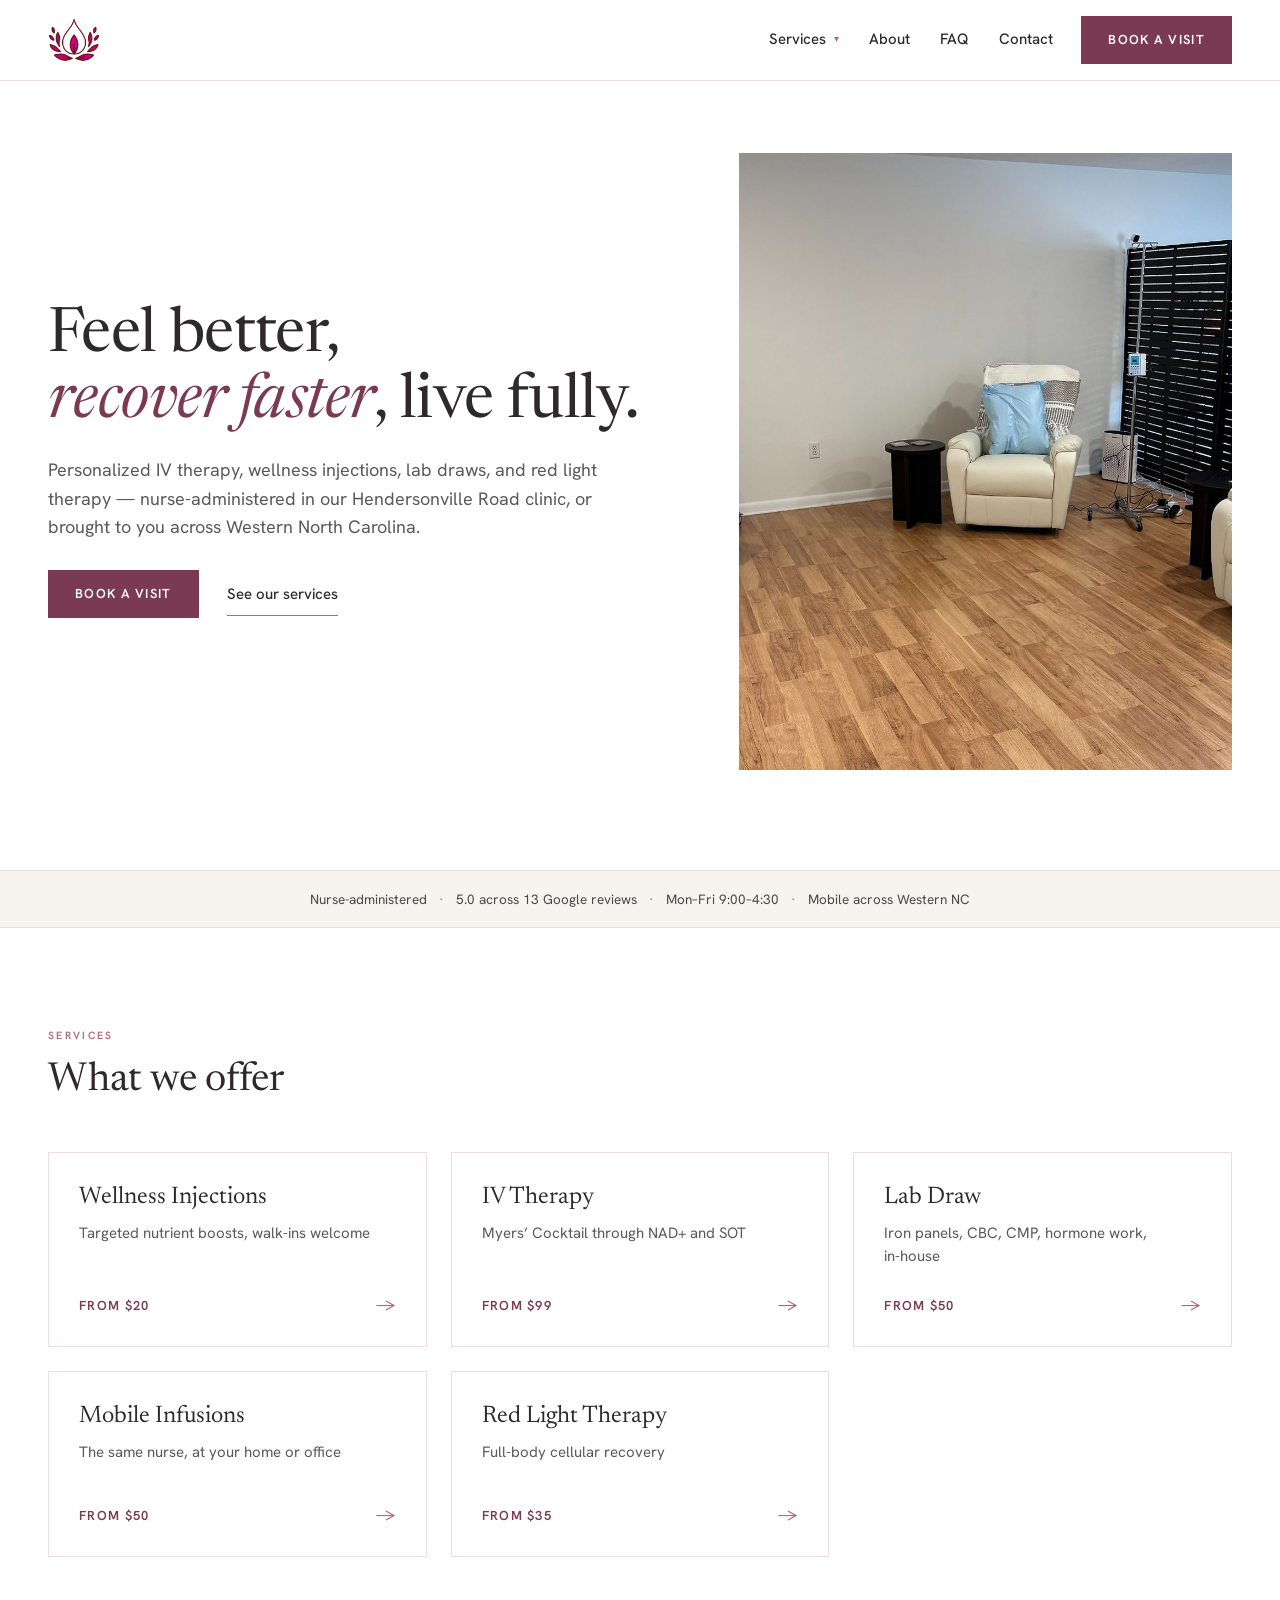
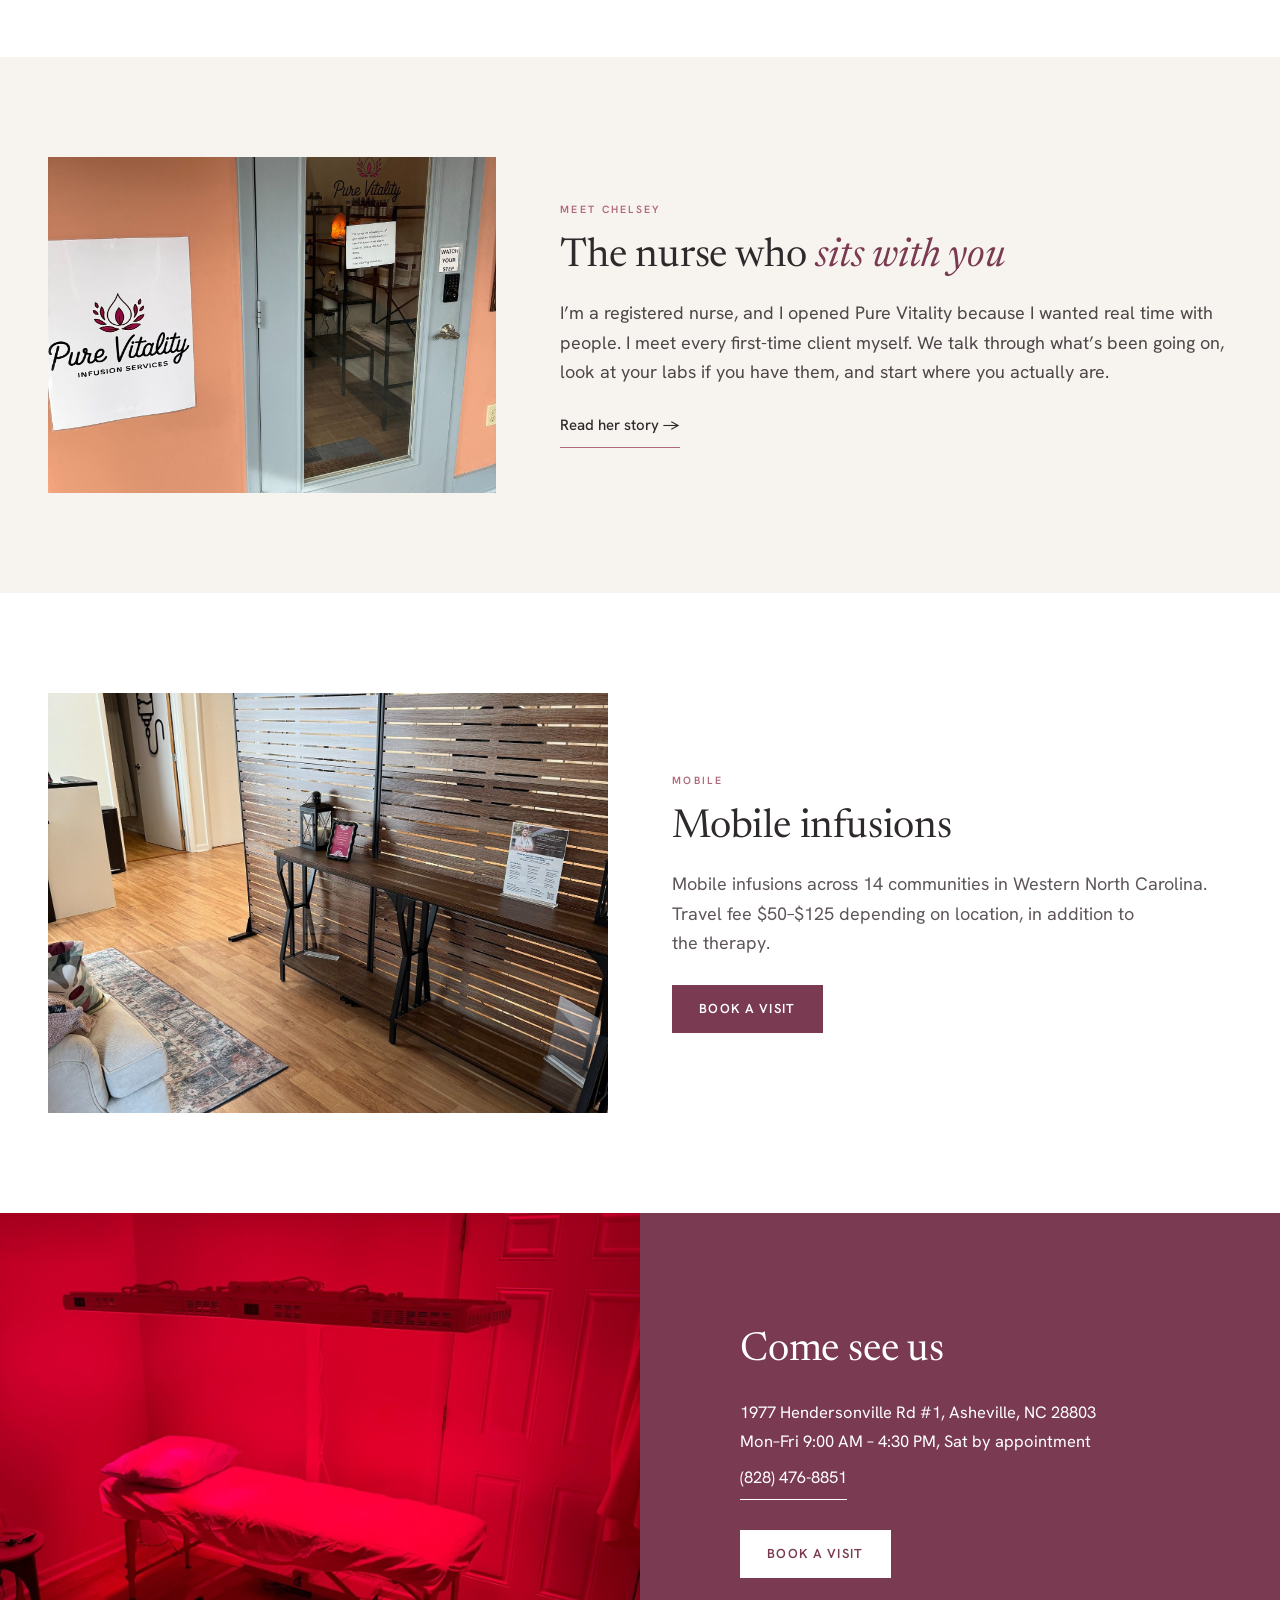
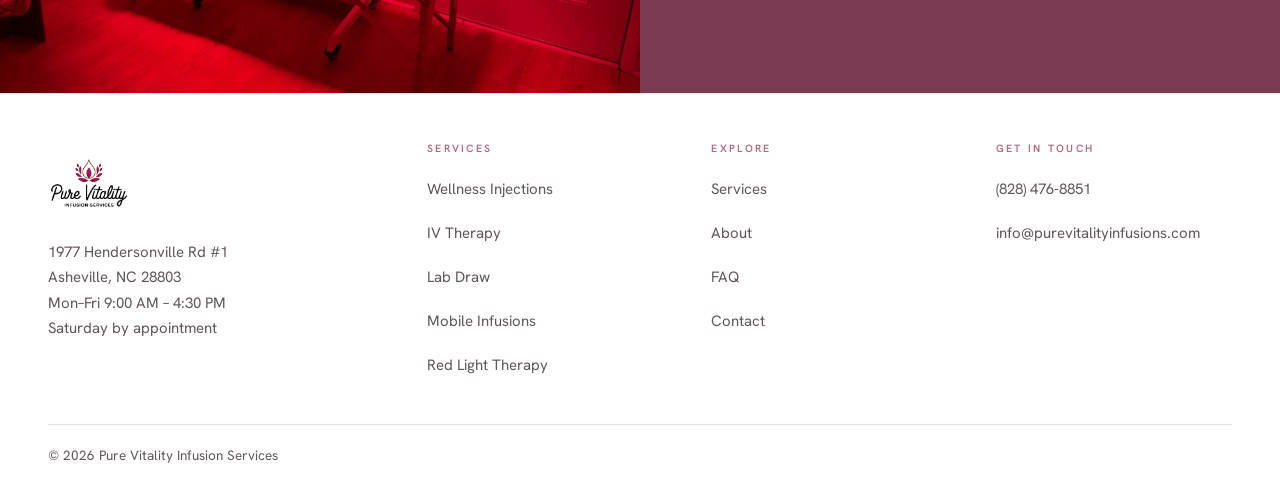
==== index.html @ b587b363 "Add homepage: hero, trust strip, services, Chelsey, mobile, closing Six sections in spec order. Exac" ====
<!doctype html>
<html lang="en">
<head>
<meta charset="utf-8">
<meta name="viewport" content="width=device-width, initial-scale=1">
<title>Pure Vitality Infusion Services | IV Therapy in Asheville, NC</title>
<meta name="description" content="Nurse-administered IV therapy, wellness injections, lab draws and red light therapy in Asheville, NC — plus mobile infusions across Western North Carolina.">
<link rel="canonical" href="https://www.purevitalityinfusions.com/">
<meta name="theme-color" content="#7A3B52">
<meta property="og:type" content="website">
<meta property="og:site_name" content="Pure Vitality Infusion Services">
<meta property="og:title" content="Pure Vitality Infusion Services | IV Therapy in Asheville, NC">
<meta property="og:description" content="Nurse-administered IV therapy, wellness injections, lab draws and red light therapy in Asheville, NC — plus mobile infusions across Western North Carolina.">
<meta property="og:url" content="https://www.purevitalityinfusions.com/">
<meta property="og:image" content="https://www.purevitalityinfusions.com/assets/og-image.jpg">
<meta property="og:image:width" content="1200">
<meta property="og:image:height" content="630">
<meta name="twitter:card" content="summary_large_image">
<meta name="twitter:title" content="Pure Vitality Infusion Services | IV Therapy in Asheville, NC">
<meta name="twitter:description" content="Nurse-administered IV therapy, wellness injections, lab draws and red light therapy in Asheville, NC — plus mobile infusions across Western North Carolina.">
<meta name="twitter:image" content="https://www.purevitalityinfusions.com/assets/og-image.jpg">
<link rel="icon" type="image/png" href="assets/favicon.png">
<link rel="preconnect" href="https://fonts.googleapis.com">
<link rel="preconnect" href="https://fonts.gstatic.com" crossorigin>
<link href="https://fonts.googleapis.com/css2?family=Hanken+Grotesk:wght@400;500;600&family=Newsreader:ital@0;1&display=swap" rel="stylesheet">
<link rel="stylesheet" href="css/pure-vitality.css">
<script type="application/ld+json">
{
  "@context": "https://schema.org",
  "@type": "LocalBusiness",
  "@id": "https://www.purevitalityinfusions.com/#clinic",
  "name": "Pure Vitality Infusion Services",
  "url": "https://www.purevitalityinfusions.com/",
  "image": "https://www.purevitalityinfusions.com/assets/og-image.jpg",
  "telephone": "+1-828-476-8851",
  "email": "info@purevitalityinfusions.com",
  "priceRange": "$$",
  "address": {
    "@type": "PostalAddress",
    "streetAddress": "1977 Hendersonville Rd #1",
    "addressLocality": "Asheville",
    "addressRegion": "NC",
    "postalCode": "28803",
    "addressCountry": "US"
  },
  "openingHoursSpecification": [
    {
      "@type": "OpeningHoursSpecification",
      "dayOfWeek": ["Monday", "Tuesday", "Wednesday", "Thursday", "Friday"],
      "opens": "09:00",
      "closes": "16:30"
    }
  ],
  "areaServed": {
    "@type": "GeoCircle",
    "description": "Asheville and Western North Carolina"
  },
  "hasOfferCatalog": {
    "@type": "OfferCatalog",
    "name": "Services",
    "itemListElement": [
      {
        "@type": "Offer",
        "url": "https://www.purevitalityinfusions.com/wellness-injections",
        "priceCurrency": "USD",
        "price": "20",
        "itemOffered": {"@type": "Service", "name": "Wellness Injections"}
      },
      {
        "@type": "Offer",
        "url": "https://www.purevitalityinfusions.com/iv-therapy",
        "priceCurrency": "USD",
        "price": "99",
        "itemOffered": {"@type": "Service", "name": "IV Therapy"}
      },
      {
        "@type": "Offer",
        "url": "https://www.purevitalityinfusions.com/lab-draw",
        "priceCurrency": "USD",
        "price": "50",
        "itemOffered": {"@type": "Service", "name": "Lab Draw"}
      },
      {
        "@type": "Offer",
        "url": "https://www.purevitalityinfusions.com/mobile-infusions",
        "priceCurrency": "USD",
        "price": "50",
        "itemOffered": {"@type": "Service", "name": "Mobile Infusions"}
      },
      {
        "@type": "Offer",
        "url": "https://www.purevitalityinfusions.com/red-light-therapy",
        "priceCurrency": "USD",
        "price": "35",
        "itemOffered": {"@type": "Service", "name": "Red Light Therapy"}
      }
    ]
  }
}
</script>
<script async src="https://www.googletagmanager.com/gtag/js?id=G-FF3M0Z7FTY"></script>
<script>
  window.dataLayer = window.dataLayer || [];
  function gtag(){dataLayer.push(arguments);}
  gtag('js', new Date());
  gtag('config', 'G-FF3M0Z7FTY');
</script>
</head>
<body>
<a class="pv-skip" href="#main">Skip to content</a>
<header class="pv-header">
  <div class="pv-header__inner">
    <a class="pv-header__logo" href="index.html" aria-label="Pure Vitality Infusion Services — home">
      <img src="assets/logo-mark.png" alt="Pure Vitality Infusion Services" width="351" height="295">
    </a>

    <nav class="pv-nav" id="pv-nav" aria-label="Main">
      <ul class="pv-nav__list">
        <li class="pv-nav__item pv-nav__item--services">
          <button class="pv-nav__link pv-nav__disclosure" type="button" aria-expanded="false" data-pv-services>Services <span class="pv-nav__caret" aria-hidden="true">&#9662;</span></button>
          <ul class="pv-nav__menu">
            <li><a href="wellness-injections.html">Wellness Injections</a></li>
            <li><a href="iv-therapy.html">IV Therapy</a></li>
            <li><a href="lab-draw.html">Lab Draw</a></li>
            <li><a href="mobile-infusions.html">Mobile Infusions</a></li>
            <li><a href="red-light-therapy.html">Red Light Therapy</a></li>
          </ul>
        </li>
        <li class="pv-nav__item"><a class="pv-nav__link" href="about.html">About</a></li>
        <li class="pv-nav__item"><a class="pv-nav__link" href="faq.html">FAQ</a></li>
        <li class="pv-nav__item"><a class="pv-nav__link" href="contact.html">Contact</a></li>
      </ul>
    </nav>

    <a class="pv-btn pv-header__cta" href="https://www.vagaro.com/Users/BusinessWidget.aspx?enc=MMLjhIwJMcwFQhXLL7ifVJF9z7kcX0lzixtp+m+yfoG2bJyrqDky7WY54nvtQg2XBzjcqaM36+mfYYlgouhfE+lC307I8W+/Ednkhz7sAknVIbxabTeWv7CJ1Jl7AfPvKdxgU5egafNXK8v1nIJR/[base64]/PGoiWZqwTJgsa3EWKnKZuX78jBLaUNn2bMLB2zGohFZn3Was3Ve5WaFe4bsY1VsB+hLtPDc6uQKi+EvvF/RRCTKU=" target="_blank" rel="noopener">Book a visit</a>

    <button class="pv-navtoggle" type="button" aria-expanded="false" aria-controls="pv-nav" data-pv-navtoggle>
      <span class="pv-navtoggle__bars" aria-hidden="true"></span>
      <span class="pv-visually-hidden">Menu</span>
    </button>
  </div>
</header>

<main id="main">

<section class="pv-hero">
  <div class="pv-container">
    <div class="pv-hero__grid">
      <div class="pv-hero__copy">
        <h1>Feel better, <em>recover&nbsp;faster</em>, live fully.</h1>
        <p class="pv-lead">Personalized IV therapy, wellness injections, lab draws, and red light therapy &mdash; nurse-administered in our Hendersonville Road clinic, or brought to you across Western North Carolina.</p>
        <div class="pv-actions">
          <a class="pv-btn" href="https://www.vagaro.com/Users/BusinessWidget.aspx?enc=MMLjhIwJMcwFQhXLL7ifVJF9z7kcX0lzixtp+m+yfoG2bJyrqDky7WY54nvtQg2XBzjcqaM36+mfYYlgouhfE+lC307I8W+/Ednkhz7sAknVIbxabTeWv7CJ1Jl7AfPvKdxgU5egafNXK8v1nIJR/[base64]/PGoiWZqwTJgsa3EWKnKZuX78jBLaUNn2bMLB2zGohFZn3Was3Ve5WaFe4bsY1VsB+hLtPDc6uQKi+EvvF/RRCTKU=" target="_blank" rel="noopener">Book a visit</a>
          <a class="pv-link" href="#services">See our services</a>
        </div>
      </div>
      <div class="pv-hero__media">
        <img src="assets/photos/infusion-room.jpg" alt="Infusion room at Pure Vitality Infusion Services in Asheville" width="1200" height="1500" fetchpriority="high" decoding="async">
      </div>
    </div>
  </div>
</section>

<section class="pv-trust-strip" aria-label="Pure Vitality at a glance">
  <div class="pv-container">
    <p class="pv-trust-strip__list">
      <span>Nurse-administered</span>
      <span class="pv-trust-strip__sep" aria-hidden="true">&middot;</span>
      <span>5.0 across 13 Google reviews</span>
      <span class="pv-trust-strip__sep" aria-hidden="true">&middot;</span>
      <span>Mon&ndash;Fri 9:00&ndash;4:30</span>
      <span class="pv-trust-strip__sep" aria-hidden="true">&middot;</span>
      <span>Mobile across Western NC</span>
    </p>
  </div>
</section>

<section class="pv-section" id="services">
  <div class="pv-container">
    <div class="pv-section__head">
      <span class="pv-eyebrow">Services</span>
      <h2>What we offer</h2>
    </div>
    <div class="pv-services__grid">
        <a class="pv-service-card" href="wellness-injections.html">
          <span class="pv-service-card__title">Wellness Injections</span>
          <span class="pv-service-card__desc">Targeted nutrient boosts, walk-ins welcome</span>
          <span class="pv-service-card__foot">
            <span class="pv-service-card__price">From $20</span>
            <span class="pv-service-card__arrow" aria-hidden="true">&rarr;</span>
          </span>
        </a>
        <a class="pv-service-card" href="iv-therapy.html">
          <span class="pv-service-card__title">IV Therapy</span>
          <span class="pv-service-card__desc">Myers&rsquo; Cocktail through NAD+ and SOT</span>
          <span class="pv-service-card__foot">
            <span class="pv-service-card__price">From $99</span>
            <span class="pv-service-card__arrow" aria-hidden="true">&rarr;</span>
          </span>
        </a>
        <a class="pv-service-card" href="lab-draw.html">
          <span class="pv-service-card__title">Lab Draw</span>
          <span class="pv-service-card__desc">Iron panels, CBC, CMP, hormone work, in-house</span>
          <span class="pv-service-card__foot">
            <span class="pv-service-card__price">From $50</span>
            <span class="pv-service-card__arrow" aria-hidden="true">&rarr;</span>
          </span>
        </a>
        <a class="pv-service-card" href="mobile-infusions.html">
          <span class="pv-service-card__title">Mobile Infusions</span>
          <span class="pv-service-card__desc">The same nurse, at your home or office</span>
          <span class="pv-service-card__foot">
            <span class="pv-service-card__price">From $50</span>
            <span class="pv-service-card__arrow" aria-hidden="true">&rarr;</span>
          </span>
        </a>
        <a class="pv-service-card" href="red-light-therapy.html">
          <span class="pv-service-card__title">Red Light Therapy</span>
          <span class="pv-service-card__desc">Full-body cellular recovery</span>
          <span class="pv-service-card__foot">
            <span class="pv-service-card__price">From $35</span>
            <span class="pv-service-card__arrow" aria-hidden="true">&rarr;</span>
          </span>
        </a>
    </div>
  </div>
</section>

<section class="pv-section pv-section--sand">
  <div class="pv-container">
    <div class="pv-split pv-split--narrow-media">
      <div class="pv-split__media">
        <!-- TODO: upload chelsey-portrait.jpg at 4:5 — standing in with door-logo.jpg until then -->
        <img src="assets/photos/door-logo.jpg" alt="Chelsey Wines, RN, founder of Pure Vitality Infusion Services" width="1200" height="1500" loading="lazy" decoding="async">
      </div>
      <div class="pv-split__copy">
        <span class="pv-eyebrow">Meet Chelsey</span>
        <h2>The nurse who <em>sits with you</em></h2>
        <!-- PLACEHOLDER: replace with Chelsey's own words -->
        <p>I&rsquo;m a registered nurse, and I opened Pure Vitality because I wanted real time with people. I meet every first-time client myself. We talk through what&rsquo;s been going on, look at your labs if you have them, and start where you actually are.</p>
        <p><a class="pv-link" href="about.html">Read her story &rarr;</a></p>
      </div>
    </div>
  </div>
</section>

<section class="pv-section">
  <div class="pv-container">
    <div class="pv-split">
      <div class="pv-split__media">
        <img src="assets/photos/reception.jpg" alt="Reception area at the Pure Vitality clinic on Hendersonville Road" width="1600" height="1000" loading="lazy" decoding="async">
      </div>
      <div class="pv-split__copy">
        <span class="pv-eyebrow">Mobile</span>
        <h2>Mobile infusions</h2>
        <p>Mobile infusions across 14 communities in Western North Carolina. Travel fee $50&ndash;$125 depending on location, in addition to the therapy.</p>
        <div class="pv-actions">
          <a class="pv-btn" href="https://www.vagaro.com/Users/BusinessWidget.aspx?enc=MMLjhIwJMcwFQhXLL7ifVJF9z7kcX0lzixtp+m+yfoG2bJyrqDky7WY54nvtQg2XBzjcqaM36+mfYYlgouhfE+lC307I8W+/Ednkhz7sAknVIbxabTeWv7CJ1Jl7AfPvKdxgU5egafNXK8v1nIJR/[base64]/PGoiWZqwTJgsa3EWKnKZuX78jBLaUNn2bMLB2zGohFZn3Was3Ve5WaFe4bsY1VsB+hLtPDc6uQKi+EvvF/RRCTKU=" target="_blank" rel="noopener">Book a visit</a>
        </div>
      </div>
    </div>
  </div>
</section>

<section class="pv-closing">
  <div class="pv-closing__media">
    <img src="assets/photos/red-light-room.jpg" alt="Red light therapy room at Pure Vitality Infusion Services" width="1500" height="1000" loading="lazy" decoding="async">
  </div>
  <div class="pv-closing__copy">
    <h2>Come see us</h2>
    <div class="pv-closing__lines">
      <p>1977 Hendersonville Rd #1, Asheville, NC 28803</p>
      <p>Mon&ndash;Fri 9:00 AM &ndash; 4:30 PM, Sat by appointment</p>
      <p><a href="tel:+18284768851">(828) 476-8851</a></p>
    </div>
    <div class="pv-actions">
      <a class="pv-btn pv-btn--invert" href="https://www.vagaro.com/Users/BusinessWidget.aspx?enc=MMLjhIwJMcwFQhXLL7ifVJF9z7kcX0lzixtp+m+yfoG2bJyrqDky7WY54nvtQg2XBzjcqaM36+mfYYlgouhfE+lC307I8W+/Ednkhz7sAknVIbxabTeWv7CJ1Jl7AfPvKdxgU5egafNXK8v1nIJR/[base64]/PGoiWZqwTJgsa3EWKnKZuX78jBLaUNn2bMLB2zGohFZn3Was3Ve5WaFe4bsY1VsB+hLtPDc6uQKi+EvvF/RRCTKU=" target="_blank" rel="noopener">Book a visit</a>
    </div>
  </div>
</section>
</main>

<footer class="pv-footer">
  <div class="pv-container">
    <div class="pv-footer__grid">
      <div>
        <div class="pv-footer__logo">
          <img src="assets/logo.png" alt="Pure Vitality Infusion Services" width="1024" height="1024" loading="lazy">
        </div>
        <address>
          1977 Hendersonville Rd #1<br>
          Asheville, NC 28803<br>
          Mon&ndash;Fri 9:00 AM &ndash; 4:30 PM<br>
          Saturday by appointment
        </address>
      </div>

      <div>
        <h2>Services</h2>
        <ul>
          <li><a href="wellness-injections.html">Wellness Injections</a></li>
          <li><a href="iv-therapy.html">IV Therapy</a></li>
          <li><a href="lab-draw.html">Lab Draw</a></li>
          <li><a href="mobile-infusions.html">Mobile Infusions</a></li>
          <li><a href="red-light-therapy.html">Red Light Therapy</a></li>
        </ul>
      </div>

      <div>
        <h2>Explore</h2>
        <ul>
          <li><a href="index.html#services">Services</a></li>
          <li><a href="about.html">About</a></li>
          <li><a href="faq.html">FAQ</a></li>
          <li><a href="contact.html">Contact</a></li>
        </ul>
      </div>

      <div>
        <h2>Get in touch</h2>
        <ul>
          <li><a href="tel:+18284768851">(828) 476-8851</a></li>
          <li><a href="mailto:info@purevitalityinfusions.com">info@purevitalityinfusions.com</a></li>
        </ul>
      </div>
    </div>

    <p class="pv-footer__bar">&copy; <span data-pv-year>2026</span> Pure Vitality Infusion Services</p>
  </div>
</footer>

<script src="js/site.js"></script>
</body>
</html>
---- css/pure-vitality.css ----
/* ==========================================================================
   Pure Vitality Infusion Services — pure-vitality.css
   Hand-written, mobile-first. No framework, no build step.

   Order: reset → tokens → type scale → layout primitives → header/footer
          → components → page-specific → media queries
   ========================================================================== */


/* ==========================================================================
   1 · RESET
   ========================================================================== */

*,
*::before,
*::after { box-sizing: border-box; }

html {
  -webkit-text-size-adjust: 100%;
  scroll-behavior: smooth;
}

body,
h1, h2, h3, h4,
p, figure, blockquote,
ul, ol, li, dl, dd { margin: 0; padding: 0; }

ul, ol { list-style: none; }

img, svg { display: block; max-width: 100%; }

button, input, select, textarea {
  font: inherit;
  color: inherit;
  border-radius: 0;
}

button {
  background: none;
  border: 0;
  cursor: pointer;
}

/* Square corners, everywhere, always. */
button, input, select, textarea,
img, a, div, section, details, summary { border-radius: 0; }

summary { cursor: pointer; list-style: none; }
summary::-webkit-details-marker { display: none; }

@media (prefers-reduced-motion: reduce) {
  html { scroll-behavior: auto; }
  * { transition: none !important; }
}


/* ==========================================================================
   2 · TOKENS — Muted Rose
   ========================================================================== */

:root {
  --pv-ink:      #2E2A2C;  /* headings, primary text */
  --pv-ink-soft: #5F565A;  /* body on white */
  --pv-ink-warm: #4E4649;  /* body on warm sand */
  --pv-plum:     #7A3B52;  /* EVERY button fill, italic emphasis, prices, closing bg */
  --pv-rose:     #B0687C;  /* borders, underlines, arrows, eyebrows — never behind text */
  --pv-blush:    #F0DDE1;  /* hairline borders */
  --pv-sand:     #F7F3EE;  /* alternating section background */
  --pv-sage:     #8C9A87;  /* reserved, unused on the homepage */
  --pv-paper:    #FFFFFF;
  --pv-max:      1400px;   /* content max width */

  --pv-pad:      20px;     /* container side padding, mobile */
  --pv-section:  56px;     /* section block padding, mobile */
  --pv-ease:     180ms ease;
}


/* ==========================================================================
   3 · TYPE SCALE
   ========================================================================== */

body {
  background: var(--pv-paper);
  color: var(--pv-ink-soft);
  font-family: "Hanken Grotesk", -apple-system, BlinkMacSystemFont, "Segoe UI", sans-serif;
  font-size: 16px;
  font-weight: 400;
  line-height: 1.62;
  text-wrap: pretty;
}

h1, h2, h3, h4 {
  font-family: Newsreader, Georgia, "Times New Roman", serif;
  font-weight: 400;          /* Newsreader is never bold on this site */
  color: var(--pv-ink);
  text-wrap: pretty;
}

h1 { font-size: 36px; line-height: 1.06; letter-spacing: -0.01em; }
h2 { font-size: 30px; line-height: 1.15; letter-spacing: -0.005em; }
h3 { font-size: 21px; line-height: 1.25; }

p { text-wrap: pretty; }

/* The one place emphasis inside a headline is styled. */
h1 em,
h2 em,
h3 em {
  font-style: italic;
  color: var(--pv-plum);
}

a {
  color: var(--pv-ink);
  text-decoration: none;
  transition: color var(--pv-ease), border-color var(--pv-ease);
}

a:hover { color: var(--pv-plum); }

:focus-visible {
  outline: 2px solid var(--pv-plum);
  outline-offset: 3px;
}

::selection {
  background: var(--pv-blush);
  color: var(--pv-ink);
}

.pv-eyebrow {
  display: block;
  font-family: "Hanken Grotesk", sans-serif;
  font-size: 10.5px;
  font-weight: 600;
  line-height: 1.4;
  letter-spacing: 0.22em;
  text-transform: uppercase;
  color: var(--pv-rose);
  margin-bottom: 16px;
}

.pv-lead {
  font-size: 18px;
  line-height: 1.6;
  color: var(--pv-ink-soft);
  max-width: 62ch;
}

.pv-visually-hidden {
  position: absolute;
  width: 1px;
  height: 1px;
  margin: -1px;
  padding: 0;
  overflow: hidden;
  clip: rect(0 0 0 0);
  clip-path: inset(50%);
  white-space: nowrap;
  border: 0;
}

.pv-skip {
  position: absolute;
  left: -9999px;
  top: 0;
  z-index: 100;
  background: var(--pv-plum);
  color: var(--pv-paper);
  padding: 12px 20px;
  font-size: 13px;
  letter-spacing: 0.1em;
  text-transform: uppercase;
}

.pv-skip:focus {
  left: 0;
  color: var(--pv-paper);
}


/* ==========================================================================
   4 · LAYOUT PRIMITIVES
   ========================================================================== */

.pv-container {
  width: 100%;
  max-width: var(--pv-max);
  margin-inline: auto;
  padding-inline: var(--pv-pad);
}

.pv-section {
  padding-block: var(--pv-section);
}

.pv-section--sand {
  background: var(--pv-sand);
  color: var(--pv-ink-warm);
}

.pv-section--sand p { color: var(--pv-ink-warm); }

.pv-section__head {
  max-width: 62ch;
  margin-bottom: 36px;
}

.pv-section__head h2 { margin-bottom: 14px; }

/* Two-column image / copy block. Stacks under 900px. */
.pv-split {
  display: grid;
  gap: 32px;
  align-items: center;
}

.pv-split__copy > * + * { margin-top: 18px; }

.pv-split__media img {
  width: 100%;
  height: 100%;
  object-fit: cover;
}

.pv-stack > * + * { margin-top: 18px; }

.pv-actions {
  display: flex;
  flex-wrap: wrap;
  align-items: center;
  gap: 16px 28px;
  margin-top: 28px;
}


/* ==========================================================================
   5 · HEADER
   ========================================================================== */

.pv-header {
  position: sticky;
  top: 0;
  z-index: 50;
  background: var(--pv-paper);
  border-bottom: 1px solid var(--pv-blush);
}

.pv-header__inner {
  width: 100%;
  max-width: var(--pv-max);
  margin-inline: auto;
  padding-inline: var(--pv-pad);
  min-height: 64px;
  display: flex;
  align-items: center;
  gap: 12px;
  /* Logo + Book a visit + hamburger stay on one line; the panel wraps below. */
  flex-wrap: wrap;
}

.pv-header__logo {
  display: flex;
  align-items: center;
  flex: none;
  min-height: 44px;          /* tap target */
  margin-right: auto;
}

.pv-header__logo img {
  width: 44px;
  height: auto;
}

.pv-header__cta {
  flex: none;
  white-space: nowrap;
}

/* --- hamburger --- */
.pv-navtoggle {
  flex: none;
  width: 44px;
  height: 44px;
  display: flex;
  align-items: center;
  justify-content: center;
  border: 1px solid var(--pv-blush);
}

.pv-navtoggle__bars,
.pv-navtoggle__bars::before,
.pv-navtoggle__bars::after {
  display: block;
  width: 18px;
  height: 1px;
  background: var(--pv-ink);
  content: "";
}

.pv-navtoggle__bars { position: relative; }
.pv-navtoggle__bars::before { position: absolute; top: -6px; }
.pv-navtoggle__bars::after  { position: absolute; top: 6px; }

/* --- nav: mobile panel by default --- */
.pv-nav {
  display: none;
  order: 10;
  flex-basis: 100%;
  border-top: 1px solid var(--pv-blush);
  padding-block: 8px 20px;
}

.pv-nav.is-open { display: block; }

.pv-nav__list > li + li { border-top: 1px solid var(--pv-blush); }

.pv-nav__link {
  display: flex;
  align-items: center;
  gap: 8px;
  width: 100%;
  min-height: 48px;
  padding: 8px 0;
  font-size: 16px;
  font-weight: 500;
  color: var(--pv-ink);
  text-align: left;
  border-bottom: 1px solid transparent;
}

.pv-nav__link:hover { color: var(--pv-plum); }

.pv-nav__link[aria-current="page"] {
  color: var(--pv-plum);
  border-bottom-color: var(--pv-rose);
}

.pv-nav__caret {
  font-size: 10px;
  color: var(--pv-rose);
  transition: transform var(--pv-ease);
}

.pv-nav__disclosure[aria-expanded="true"] .pv-nav__caret { transform: rotate(180deg); }

.pv-nav__menu {
  display: none;
  padding: 0 0 12px 14px;
  border-left: 1px solid var(--pv-blush);
  margin-left: 2px;
}

.pv-nav__menu a {
  display: flex;
  align-items: center;
  min-height: 44px;
  font-size: 15px;
  color: var(--pv-ink-soft);
  border-bottom: 1px solid transparent;
}

.pv-nav__menu a:hover { color: var(--pv-plum); }

.pv-nav__menu a[aria-current="page"] {
  color: var(--pv-plum);
  border-bottom-color: var(--pv-rose);
}

/* Open on click (mobile), hover and keyboard focus (desktop, below). */
.pv-nav__disclosure[aria-expanded="true"] + .pv-nav__menu { display: block; }


/* ==========================================================================
   6 · FOOTER
   ========================================================================== */

.pv-footer {
  background: var(--pv-paper);
  border-top: 1px solid var(--pv-blush);
  padding-block: 48px 32px;
  font-size: 15px;
  color: var(--pv-ink-soft);
}

.pv-footer__grid {
  display: grid;
  gap: 32px;
}

.pv-footer__logo img {
  width: 82px;
  height: auto;
  margin-bottom: 16px;
}

.pv-footer h2 {
  font-family: "Hanken Grotesk", sans-serif;
  font-size: 10.5px;
  font-weight: 600;
  letter-spacing: 0.22em;
  text-transform: uppercase;
  color: var(--pv-rose);
  margin-bottom: 14px;
}

.pv-footer li + li { margin-top: 0; }

.pv-footer a {
  display: inline-flex;
  align-items: center;
  min-height: 44px;          /* tap target */
  color: var(--pv-ink-soft);
  border-bottom: 1px solid transparent;
}

.pv-footer a:hover {
  color: var(--pv-plum);
  border-bottom-color: var(--pv-rose);
}

.pv-footer address {
  font-style: normal;
  line-height: 1.7;
}

.pv-footer__bar {
  margin-top: 36px;
  padding-top: 20px;
  border-top: 1px solid var(--pv-blush);
  font-size: 13.5px;
}


/* ==========================================================================
   7 · COMPONENTS
   ========================================================================== */

/* --- button: the only fill on the site is plum --- */
.pv-btn {
  display: inline-flex;
  align-items: center;
  justify-content: center;
  min-height: 48px;
  padding: 12px 26px;
  background: var(--pv-plum);
  border: 1px solid var(--pv-plum);
  color: var(--pv-paper);
  font-family: "Hanken Grotesk", sans-serif;
  font-size: 13px;
  font-weight: 600;
  line-height: 1.2;
  letter-spacing: 0.1em;
  text-transform: uppercase;
  white-space: nowrap;
  text-align: center;
  transition: background var(--pv-ease), color var(--pv-ease), border-color var(--pv-ease);
}

.pv-btn:hover {
  background: var(--pv-paper);
  color: var(--pv-plum);
  border-color: var(--pv-plum);
}

/* White fill, plum text — for use on the plum closing section. */
.pv-btn--invert {
  background: var(--pv-paper);
  border-color: var(--pv-paper);
  color: var(--pv-plum);
}

.pv-btn--invert:hover {
  background: transparent;
  border-color: var(--pv-paper);
  color: var(--pv-paper);
}

/* --- text link with a 1px rose underline --- */
.pv-link {
  display: inline-flex;
  align-items: center;
  gap: 8px;
  min-height: 44px;
  color: var(--pv-ink);
  font-size: 15px;
  font-weight: 500;
  border-bottom: 1px solid var(--pv-rose);
}

.pv-link:hover {
  color: var(--pv-plum);
  border-bottom-color: var(--pv-plum);
}

.pv-link--light {
  color: var(--pv-paper);
  border-bottom-color: var(--pv-paper);
}

.pv-link--light:hover {
  color: var(--pv-paper);
  border-bottom-color: var(--pv-paper);
  opacity: 0.78;
}

/* --- trust strip --- */
.pv-trust-strip {
  background: var(--pv-sand);
  border-top: 1px solid var(--pv-blush);
  border-bottom: 1px solid var(--pv-blush);
  padding-block: 18px;
}

.pv-trust-strip__list {
  display: flex;
  flex-direction: column;
  align-items: center;
  gap: 6px;
  font-size: 13.5px;
  line-height: 1.5;
  color: var(--pv-ink-warm);
  text-align: center;
}

.pv-trust-strip__sep {
  display: none;
  color: var(--pv-rose);
}

/* --- service card: the whole card is the link --- */
.pv-services__grid {
  display: grid;
  gap: 20px;
}

.pv-service-card {
  display: flex;
  flex-direction: column;
  min-height: 186px;
  padding: 30px;
  background: var(--pv-paper);
  border: 1px solid var(--pv-blush);
  color: var(--pv-ink);
  transition: border-color var(--pv-ease);
}

.pv-service-card:hover { border-color: var(--pv-rose); }
.pv-service-card:hover .pv-service-card__title { color: var(--pv-plum); }

.pv-service-card__title {
  font-family: Newsreader, Georgia, serif;
  font-size: 24px;
  font-weight: 400;
  line-height: 1.2;
  color: var(--pv-ink);
  margin-bottom: 10px;
  transition: color var(--pv-ease);
}

.pv-service-card__desc {
  font-size: 15px;
  line-height: 1.55;
  color: var(--pv-ink-soft);
}

.pv-service-card__foot {
  display: flex;
  align-items: center;
  justify-content: space-between;
  gap: 16px;
  margin-top: auto;
  padding-top: 26px;
}

.pv-service-card__price {
  font-size: 13px;
  font-weight: 600;
  letter-spacing: 0.1em;
  text-transform: uppercase;
  color: var(--pv-plum);
}

.pv-service-card__arrow {
  font-size: 18px;
  line-height: 1;
  color: var(--pv-rose);
}

/* --- closing CTA, plum --- */
.pv-closing {
  background: var(--pv-plum);
  display: grid;
}

.pv-closing__media img {
  width: 100%;
  height: 100%;
  object-fit: cover;
}

.pv-closing__copy {
  padding: var(--pv-section) var(--pv-pad);
  color: var(--pv-paper);
}

.pv-closing__copy h2 { color: var(--pv-paper); }
.pv-closing__copy h2 em { color: var(--pv-paper); }

.pv-closing__lines {
  margin-top: 24px;
  font-size: 16.5px;
  line-height: 1.75;
  color: var(--pv-paper);
}

.pv-closing__lines a {
  display: inline-flex;
  align-items: center;
  min-height: 44px;          /* tap target */
  color: var(--pv-paper);
  border-bottom: 1px solid var(--pv-paper);
}

.pv-closing__lines a:hover { color: var(--pv-paper); opacity: 0.78; }

.pv-closing .pv-actions { margin-top: 30px; }


/* ==========================================================================
   8 · PAGE-SPECIFIC
   ========================================================================== */

/* --- hero (index) --- */
.pv-hero { padding-block: 40px var(--pv-section); }

.pv-hero__grid {
  display: grid;
  gap: 32px;
  align-items: center;
}

.pv-hero h1 { margin-bottom: 20px; }

.pv-hero__media img {
  width: 100%;
  height: auto;
  aspect-ratio: 4 / 5;
  object-fit: cover;
}

/* --- interior page header --- */
.pv-pagehead {
  padding-block: 44px 8px;
  border-bottom: 1px solid var(--pv-blush);
}

.pv-pagehead h1 { margin-bottom: 18px; }
.pv-pagehead .pv-lead { margin-bottom: 34px; }

/* --- prose --- */
.pv-prose { max-width: 68ch; }
.pv-prose > * + * { margin-top: 18px; }
.pv-prose h2 { margin-top: 42px; }
.pv-prose h3 { margin-top: 30px; }

.pv-prose blockquote {
  border-left: 1px solid var(--pv-rose);
  padding-left: 22px;
  font-family: Newsreader, Georgia, serif;
  font-size: 21px;
  font-style: italic;
  line-height: 1.4;
  color: var(--pv-plum);
}

/* --- price / options list --- */
.pv-menu { border-top: 1px solid var(--pv-blush); }

.pv-menu__row {
  display: flex;
  flex-wrap: wrap;
  align-items: baseline;
  justify-content: space-between;
  gap: 6px 24px;
  padding: 20px 0;
  border-bottom: 1px solid var(--pv-blush);
}

.pv-menu__name {
  font-family: Newsreader, Georgia, serif;
  font-size: 21px;
  color: var(--pv-ink);
  flex: 1 1 260px;
}

.pv-menu__note {
  display: block;
  font-family: "Hanken Grotesk", sans-serif;
  font-size: 15px;
  line-height: 1.5;
  color: var(--pv-ink-soft);
  margin-top: 4px;
}

.pv-menu__price {
  flex: none;
  font-size: 13px;
  font-weight: 600;
  letter-spacing: 0.1em;
  text-transform: uppercase;
  color: var(--pv-plum);
  white-space: nowrap;
}

/* --- two-up fact columns --- */
.pv-cols {
  display: grid;
  gap: 32px;
}

.pv-cols h3 { margin-bottom: 10px; }

/* --- service-area list (mobile infusions) --- */
.pv-area { border-top: 1px solid var(--pv-blush); }

.pv-area__row {
  display: flex;
  flex-wrap: wrap;
  align-items: baseline;
  justify-content: space-between;
  gap: 6px 24px;
  padding: 18px 0;
  border-bottom: 1px solid var(--pv-blush);
}

.pv-area__towns { flex: 1 1 280px; font-size: 16px; color: var(--pv-ink); }

.pv-area__fee {
  flex: none;
  font-size: 13px;
  font-weight: 600;
  letter-spacing: 0.1em;
  text-transform: uppercase;
  color: var(--pv-plum);
}

/* --- FAQ accordion --- */
.pv-faq { border-top: 1px solid var(--pv-blush); max-width: 80ch; }

.pv-faq details { border-bottom: 1px solid var(--pv-blush); }

.pv-faq summary {
  display: flex;
  align-items: center;
  justify-content: space-between;
  gap: 20px;
  min-height: 56px;
  padding: 16px 0;
  font-family: Newsreader, Georgia, serif;
  font-size: 21px;
  line-height: 1.3;
  color: var(--pv-ink);
  transition: color var(--pv-ease);
}

.pv-faq summary:hover { color: var(--pv-plum); }

.pv-faq summary::after {
  content: "+";
  flex: none;
  font-family: "Hanken Grotesk", sans-serif;
  font-size: 20px;
  line-height: 1;
  color: var(--pv-rose);
}

.pv-faq details[open] summary::after { content: "\2212"; }

.pv-faq__answer {
  padding: 0 0 22px;
  max-width: 68ch;
  color: var(--pv-ink-soft);
}

/* --- contact form --- */
.pv-form { max-width: 34rem; }

.pv-field + .pv-field { margin-top: 20px; }

.pv-field label {
  display: block;
  font-size: 13px;
  font-weight: 600;
  letter-spacing: 0.1em;
  text-transform: uppercase;
  color: var(--pv-ink);
  margin-bottom: 8px;
}

.pv-field input,
.pv-field select,
.pv-field textarea {
  width: 100%;
  min-height: 48px;
  padding: 12px 14px;
  background: var(--pv-paper);
  border: 1px solid var(--pv-blush);
  color: var(--pv-ink);
  font-size: 16px;
  transition: border-color var(--pv-ease);
}

.pv-field textarea { min-height: 140px; resize: vertical; }

.pv-field input:focus,
.pv-field select:focus,
.pv-field textarea:focus {
  border-color: var(--pv-rose);
  outline: 2px solid var(--pv-plum);
  outline-offset: 2px;
}

.pv-form button { margin-top: 26px; }

.pv-form__note {
  margin-top: 18px;
  font-size: 15px;
  color: var(--pv-ink-soft);
}

.pv-honeypot {
  position: absolute;
  left: -9999px;
  width: 1px;
  height: 1px;
  overflow: hidden;
}

/* --- 404 --- */
.pv-notfound {
  padding-block: 80px;
  text-align: center;
}

.pv-notfound h1 { margin-bottom: 18px; }
.pv-notfound p { margin-inline: auto; max-width: 46ch; }

.pv-notfound__links {
  display: flex;
  flex-wrap: wrap;
  justify-content: center;
  gap: 12px 28px;
  margin-top: 26px;
}

/* --- related services --- */
.pv-related__list {
  display: grid;
  gap: 0;
  border-top: 1px solid var(--pv-blush);
}

.pv-related__list a {
  display: flex;
  align-items: center;
  justify-content: space-between;
  gap: 20px;
  min-height: 56px;
  padding: 16px 0;
  border-bottom: 1px solid var(--pv-blush);
  font-size: 16px;
}

.pv-related__list a span { color: var(--pv-rose); }


/* ==========================================================================
   9 · MEDIA QUERIES
   ========================================================================== */

/* --- 640px: trust strip goes to one line --- */
@media (min-width: 640px) {
  .pv-trust-strip__list {
    flex-direction: row;
    flex-wrap: wrap;
    justify-content: center;
    gap: 6px 12px;
  }

  .pv-trust-strip__sep { display: inline; }

  .pv-services__grid { grid-template-columns: repeat(2, 1fr); }

  .pv-cols { grid-template-columns: repeat(2, 1fr); }

  .pv-footer__grid { grid-template-columns: repeat(2, 1fr); }
}

/* --- 900px: desktop type, desktop nav, side-by-side splits --- */
@media (min-width: 900px) {
  :root {
    --pv-pad: 48px;
    --pv-section: 100px;
  }

  body { font-size: 18px; }

  h1 { font-size: 62px; }
  h2 { font-size: 40px; }
  h3 { font-size: 24px; }

  .pv-header__inner { min-height: 80px; gap: 28px; }
  .pv-header__logo img { width: 52px; }

  .pv-navtoggle { display: none; }

  .pv-nav {
    display: block;
    order: 0;
    flex: none;
    flex-basis: auto;
    border-top: 0;
    padding-block: 0;
  }

  .pv-nav__list {
    display: flex;
    align-items: center;
    gap: 30px;
  }

  .pv-nav__list > li + li { border-top: 0; }

  .pv-nav__item { position: relative; }

  .pv-nav__link {
    width: auto;
    min-height: 44px;
    padding: 0;
    font-size: 15px;
  }

  .pv-nav__menu {
    display: none;
    position: absolute;
    top: 100%;
    left: -18px;
    min-width: 232px;
    padding: 8px 18px;
    background: var(--pv-paper);
    border: 1px solid var(--pv-blush);
    margin-left: 0;
    z-index: 60;
  }

  /* Hover and keyboard focus both open it. */
  .pv-nav__item--services:hover > .pv-nav__menu,
  .pv-nav__item--services:focus-within > .pv-nav__menu,
  .pv-nav__disclosure[aria-expanded="true"] + .pv-nav__menu { display: block; }

  .pv-hero { padding-block: 72px var(--pv-section); }

  .pv-hero__grid {
    grid-template-columns: 55fr 45fr;
    gap: 64px;
  }

  .pv-split { grid-template-columns: 1fr 1fr; gap: 64px; }

  .pv-split--narrow-media { grid-template-columns: 40fr 60fr; }

  .pv-services__grid { grid-template-columns: repeat(3, 1fr); }

  .pv-cols { grid-template-columns: repeat(2, 1fr); gap: 56px; }

  .pv-footer__grid { grid-template-columns: 1.4fr 1fr 1fr 1fr; gap: 48px; }

  .pv-closing { grid-template-columns: 1fr 1fr; align-items: stretch; }

  .pv-closing__copy {
    display: flex;
    flex-direction: column;
    justify-content: center;
    padding: var(--pv-section);
  }

  .pv-section__head { margin-bottom: 48px; }

  .pv-pagehead { padding-block: 80px 8px; }
}

/* --- 1200px: a little more air on wide screens --- */
@media (min-width: 1200px) {
  .pv-services__grid { gap: 24px; }
  .pv-hero__grid { gap: 88px; }
}
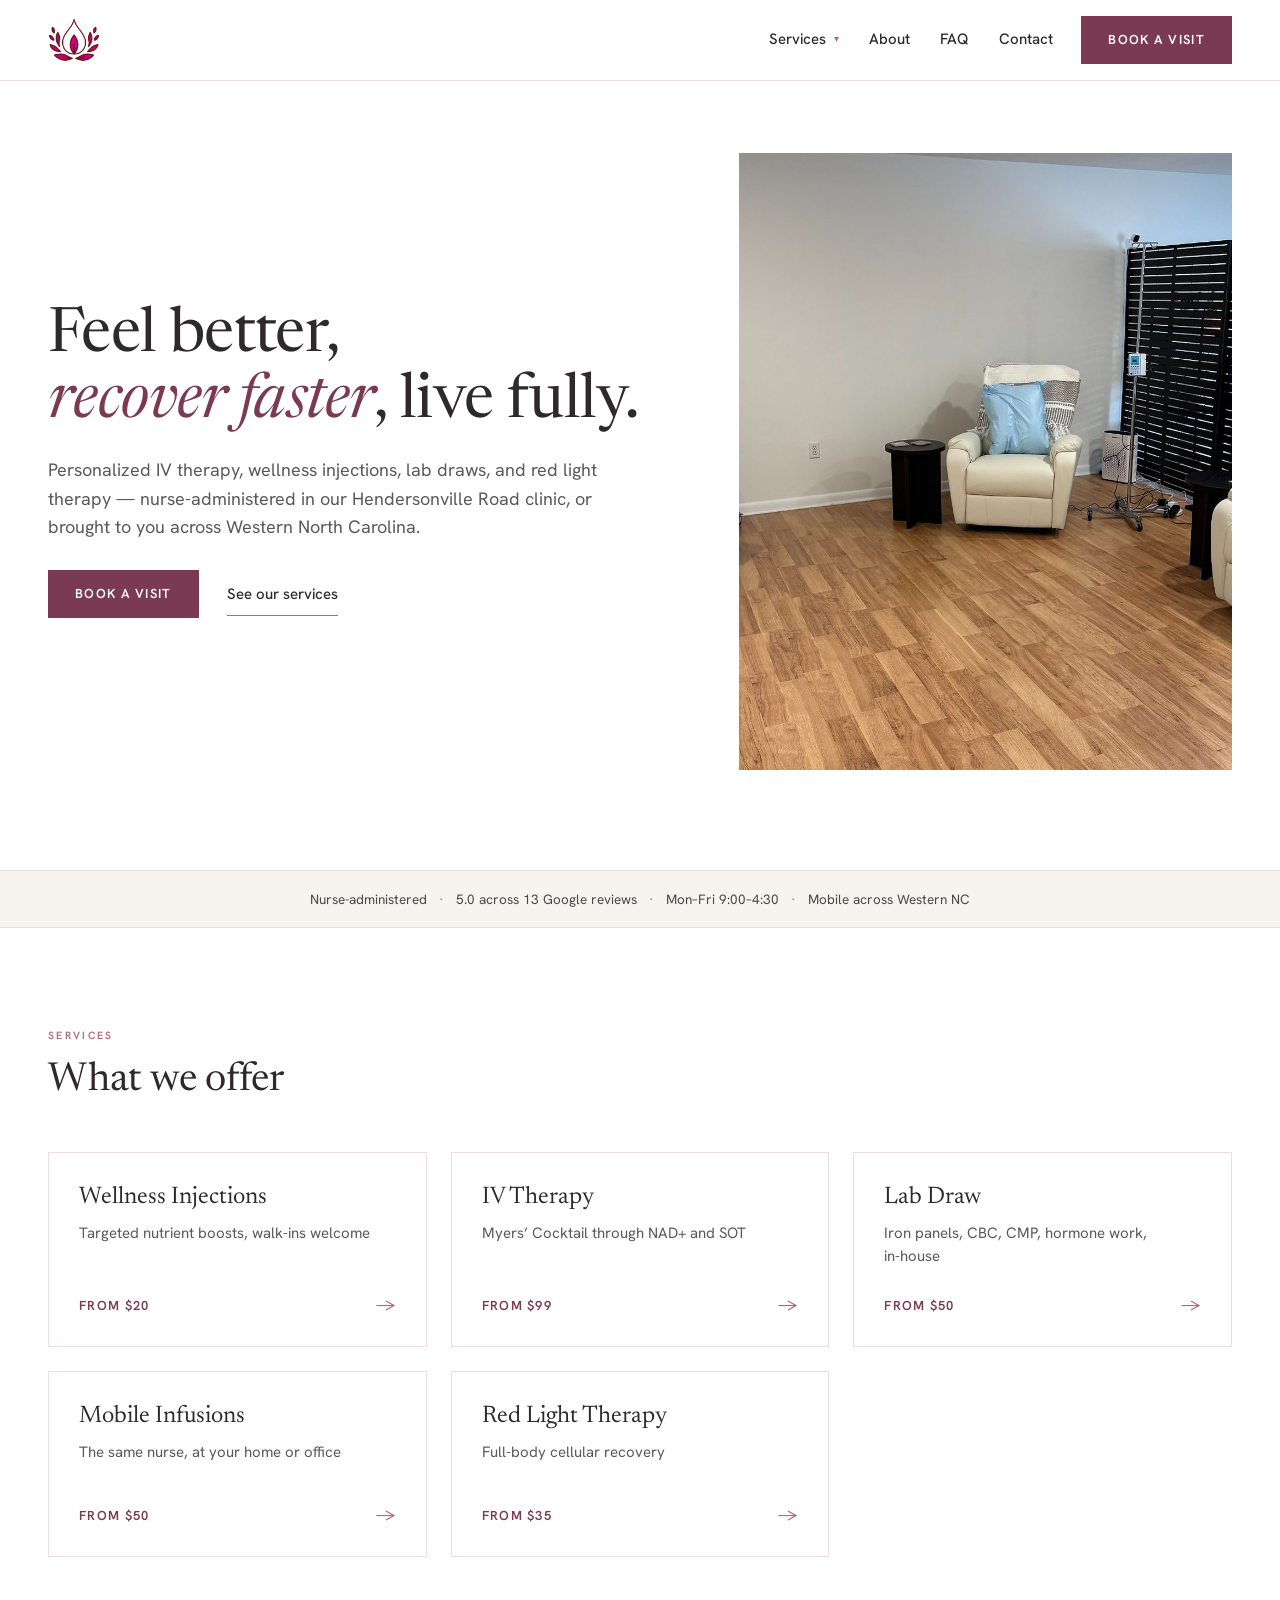
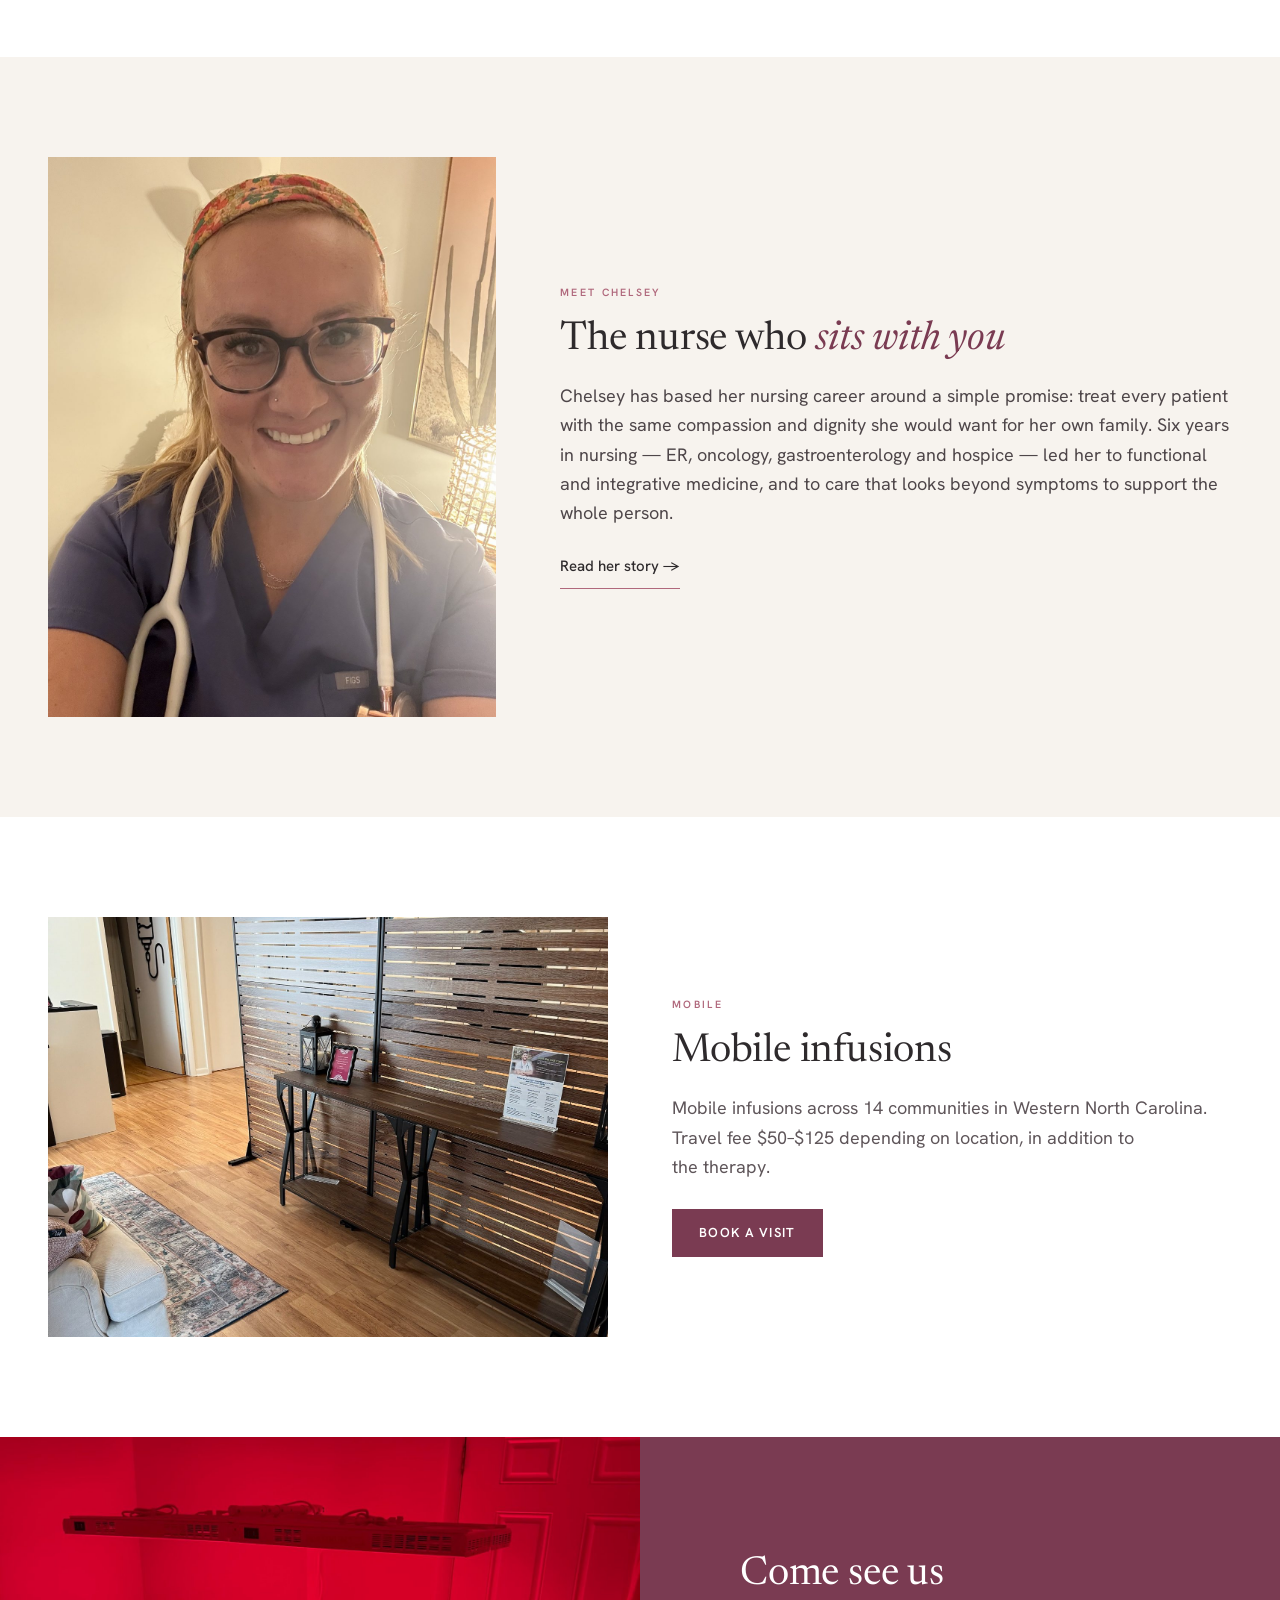
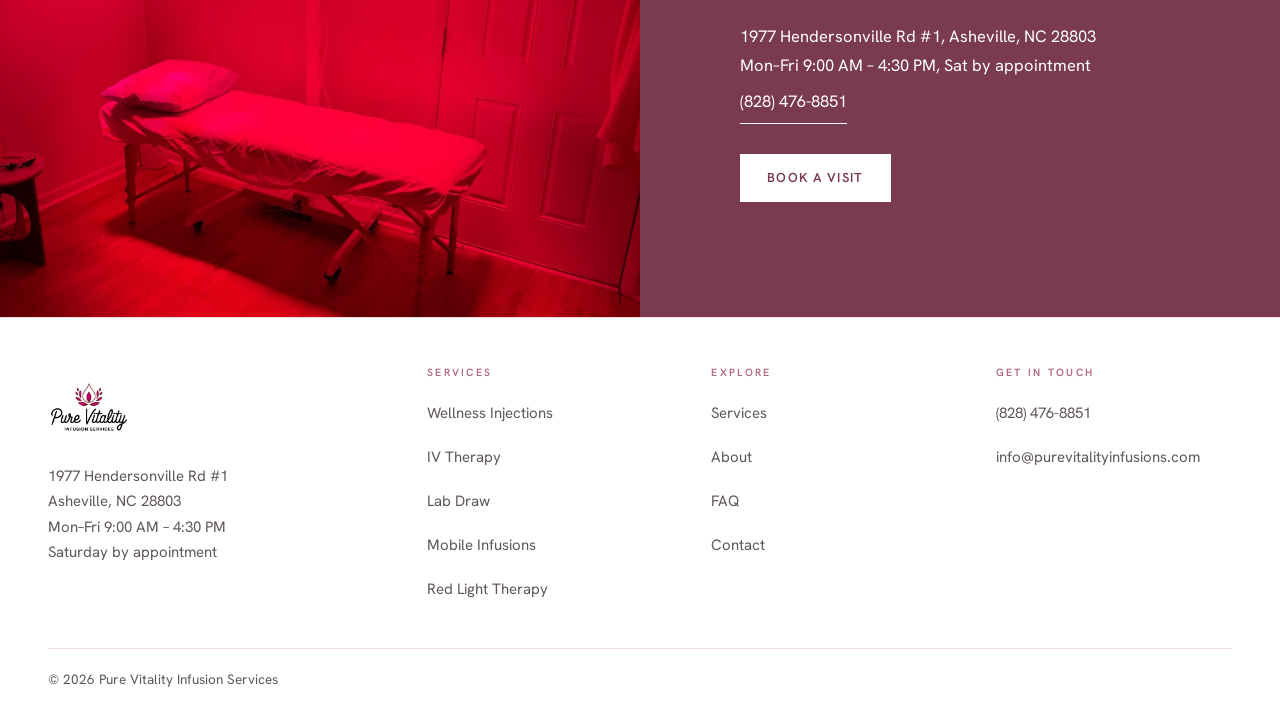
==== commit 2e12ec60: "Add Chelsey's portrait and replace placeholder bio with her own words Portrait: her supplied photo, " ====
--- a/index.html
+++ b/index.html
@@ -230,14 +230,12 @@
   <div class="pv-container">
     <div class="pv-split pv-split--narrow-media">
       <div class="pv-split__media">
-        <!-- TODO: upload chelsey-portrait.jpg at 4:5 — standing in with door-logo.jpg until then -->
-        <img src="assets/photos/door-logo.jpg" alt="Chelsey Wines, RN, founder of Pure Vitality Infusion Services" width="1200" height="1500" loading="lazy" decoding="async">
+        <img src="assets/photos/chelsey-portrait.jpg" alt="Chelsey Wines, RN, founder of Pure Vitality Infusion Services" width="1200" height="1500" loading="lazy" decoding="async">
       </div>
       <div class="pv-split__copy">
         <span class="pv-eyebrow">Meet Chelsey</span>
         <h2>The nurse who <em>sits with you</em></h2>
-        <!-- PLACEHOLDER: replace with Chelsey's own words -->
-        <p>I&rsquo;m a registered nurse, and I opened Pure Vitality because I wanted real time with people. I meet every first-time client myself. We talk through what&rsquo;s been going on, look at your labs if you have them, and start where you actually are.</p>
+        <p>Chelsey has based her nursing career around a simple promise: treat every patient with the same compassion and dignity she would want for her own family. Six years in nursing &mdash; ER, oncology, gastroenterology and hospice &mdash; led her to functional and integrative medicine, and to care that looks beyond symptoms to support the whole person.</p>
         <p><a class="pv-link" href="about.html">Read her story &rarr;</a></p>
       </div>
     </div>
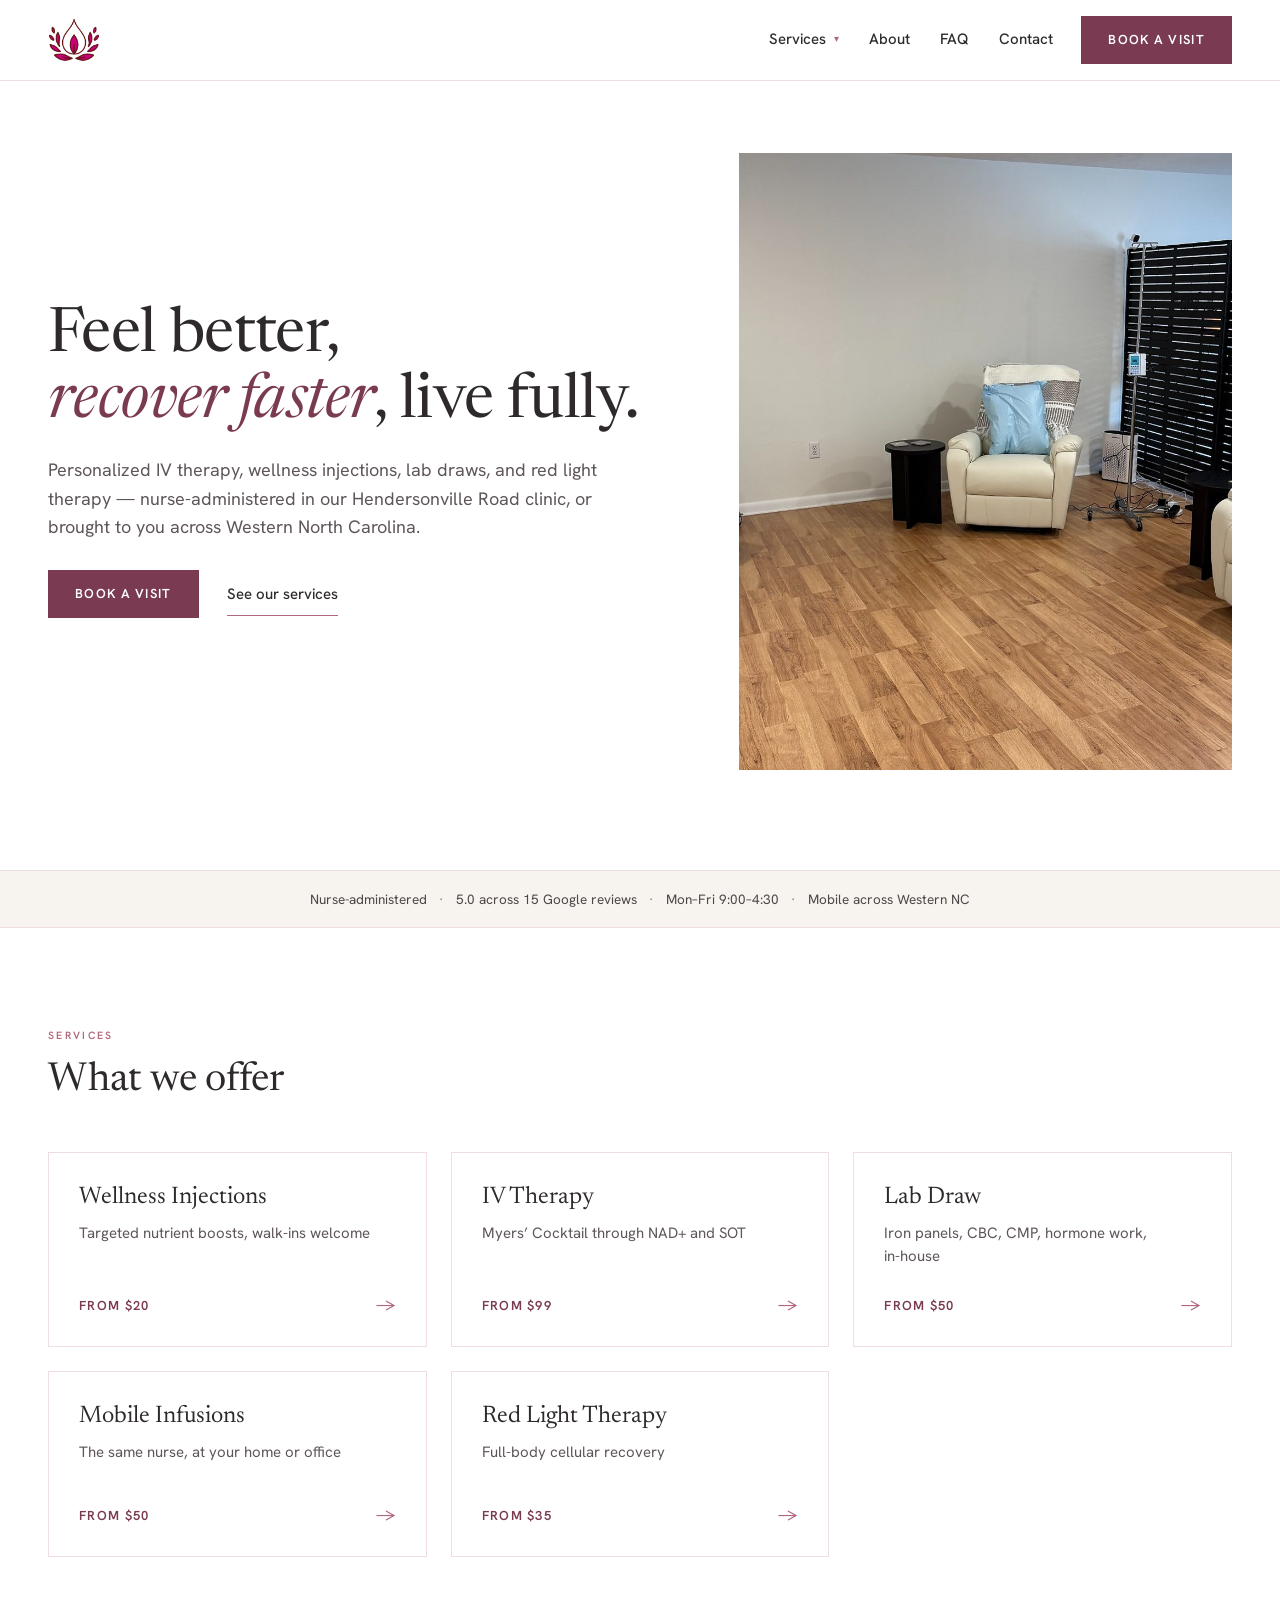
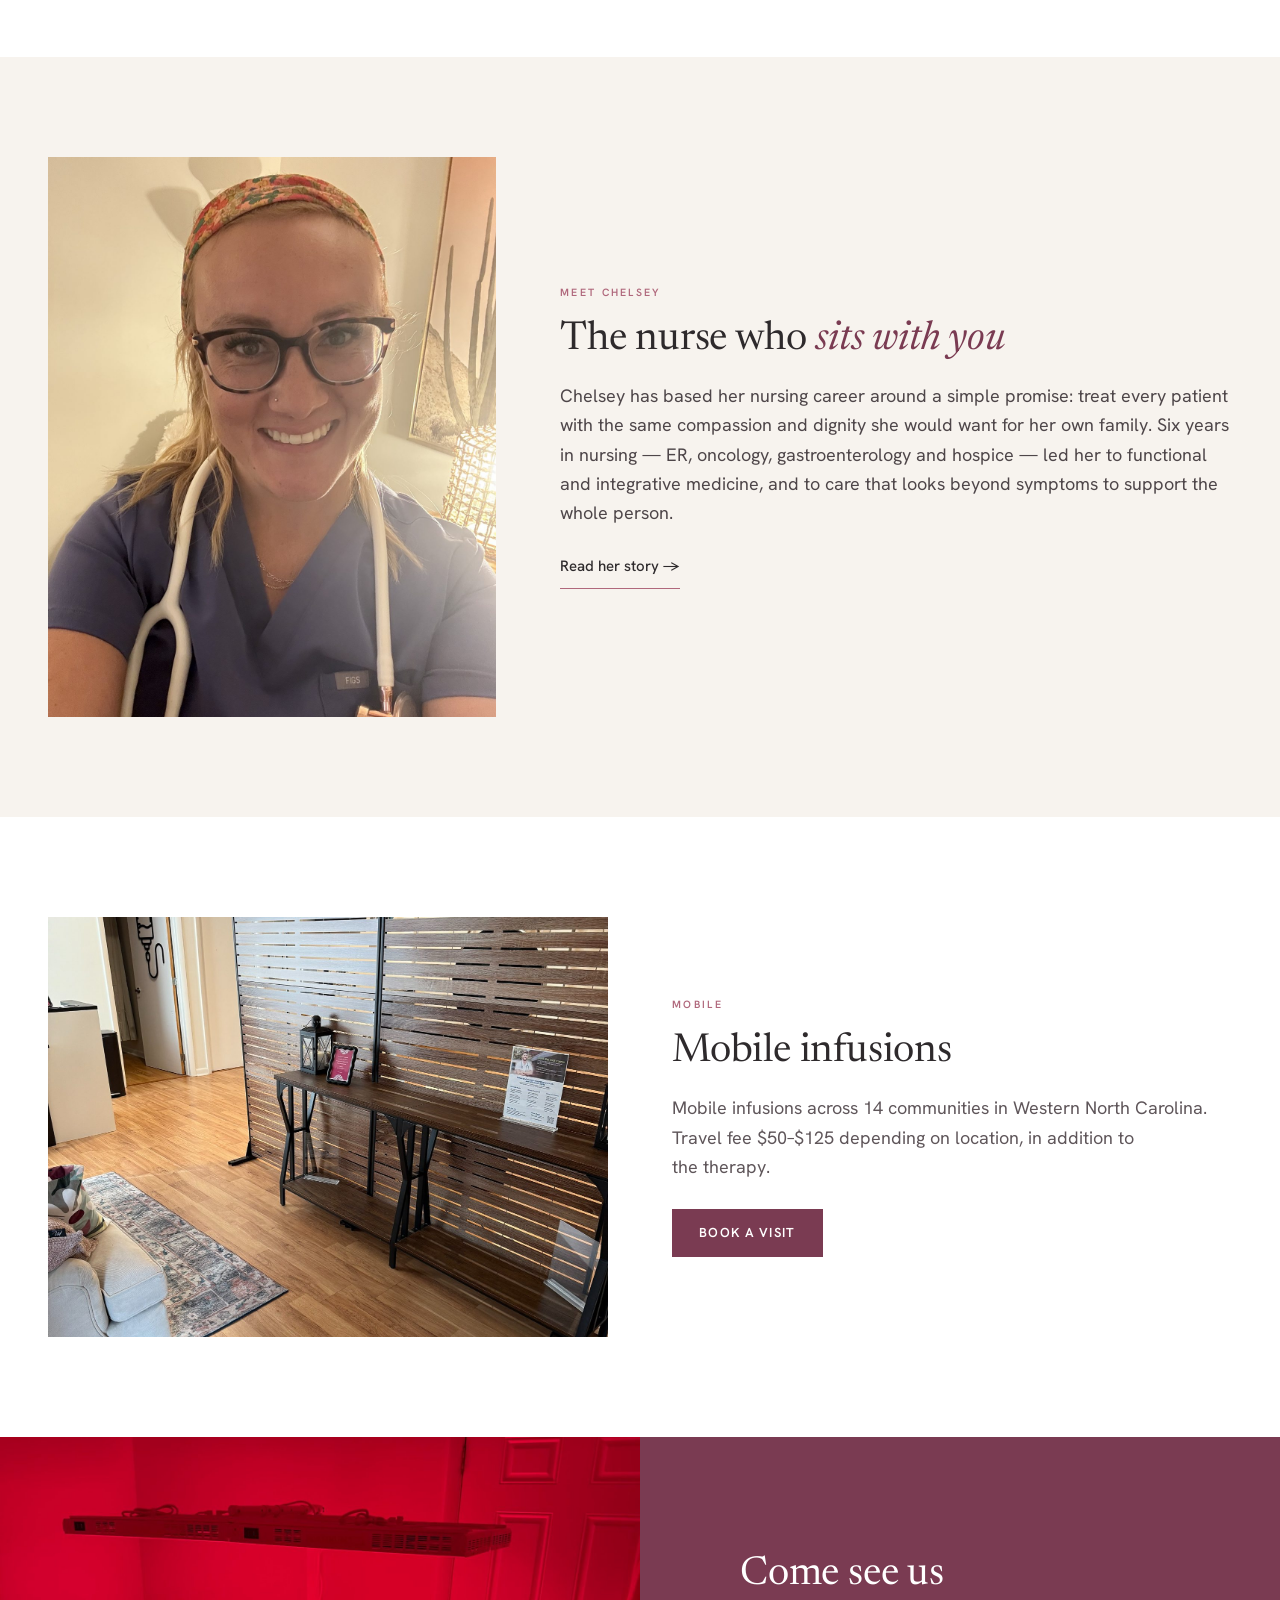
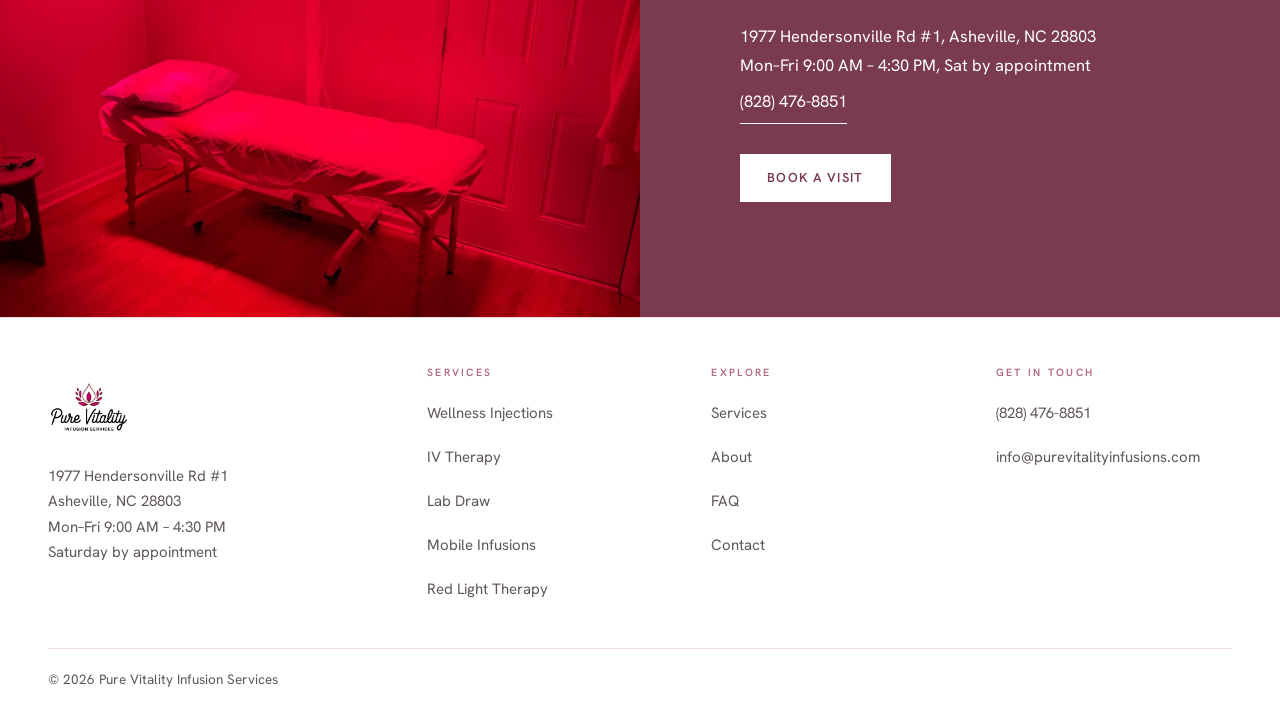
==== commit eb6ae7a0: "Restore RGCC and Dr. Bell credentials, update review count All three confirmed by the client:  - Che" ====
--- a/index.html
+++ b/index.html
@@ -166,7 +166,7 @@
     <p class="pv-trust-strip__list">
       <span>Nurse-administered</span>
       <span class="pv-trust-strip__sep" aria-hidden="true">&middot;</span>
-      <span>5.0 across 13 Google reviews</span>
+      <span>5.0 across 15 Google reviews</span>
       <span class="pv-trust-strip__sep" aria-hidden="true">&middot;</span>
       <span>Mon&ndash;Fri 9:00&ndash;4:30</span>
       <span class="pv-trust-strip__sep" aria-hidden="true">&middot;</span>
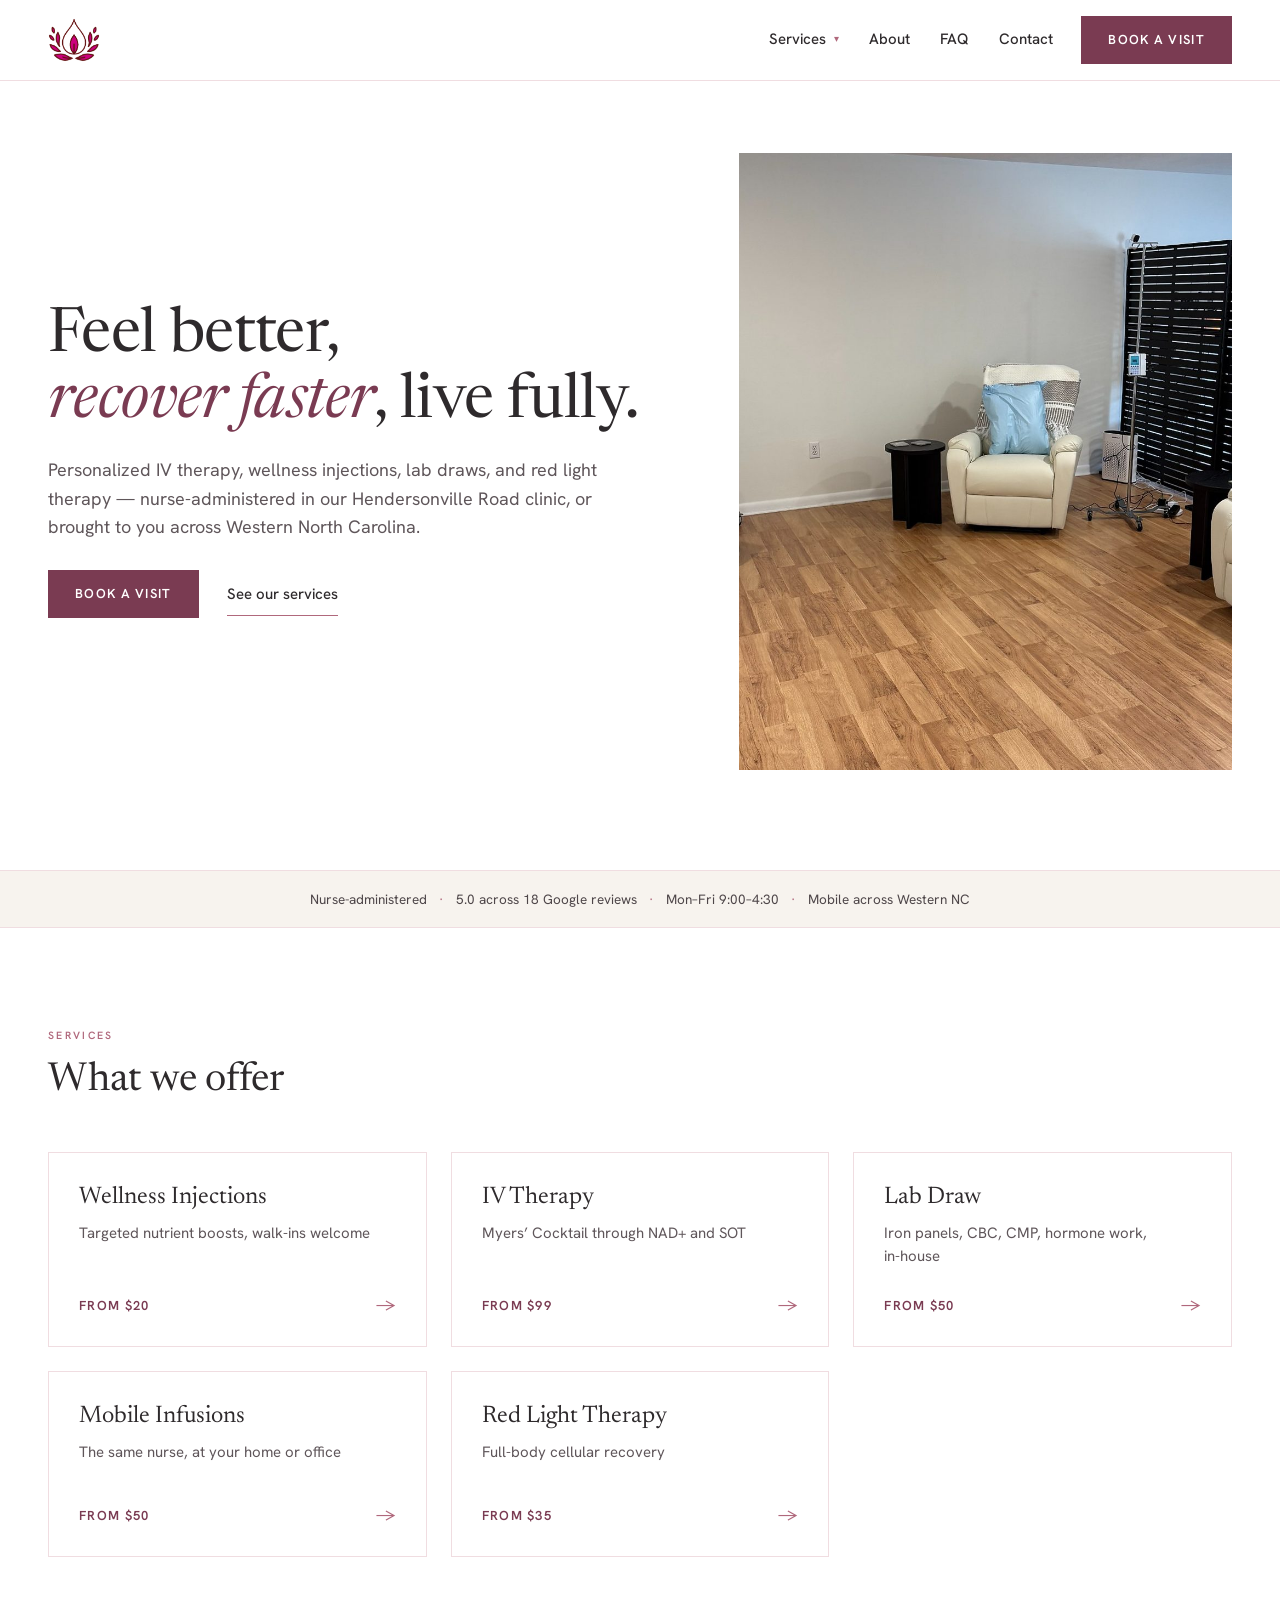
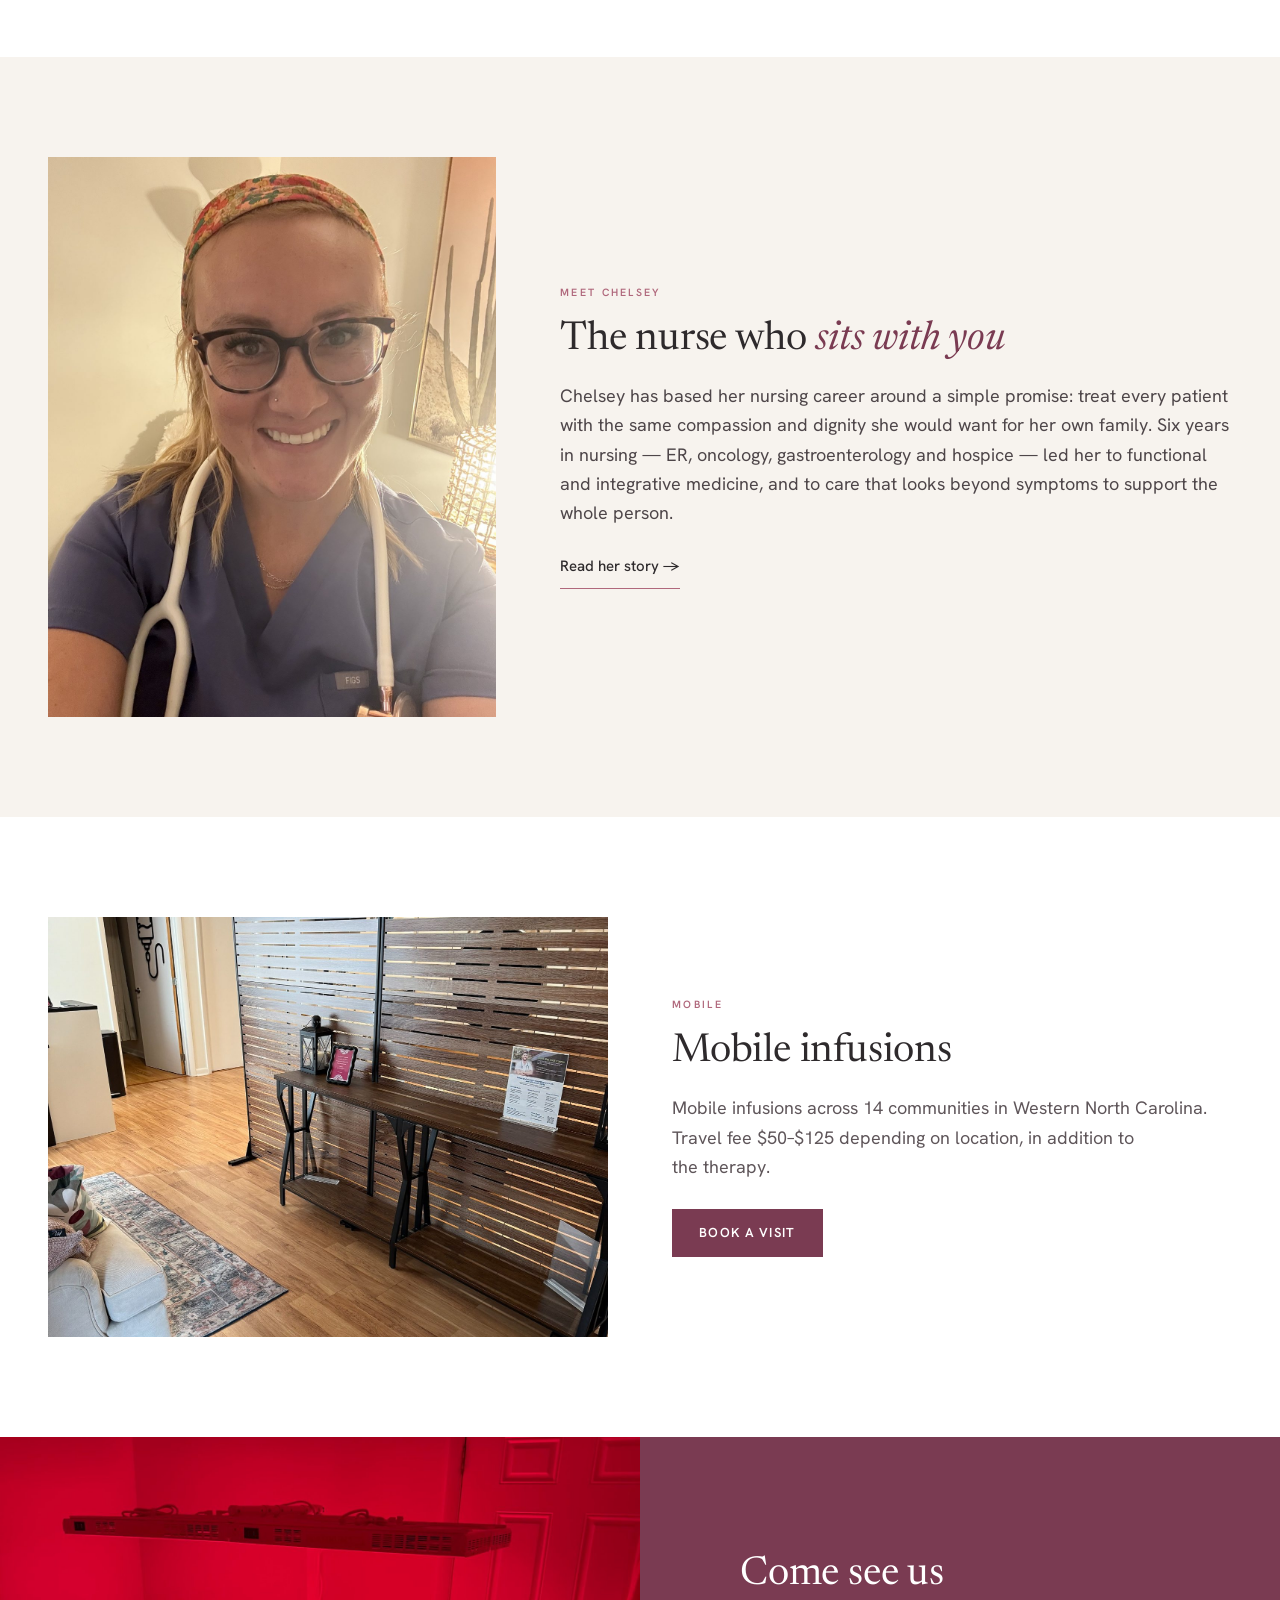
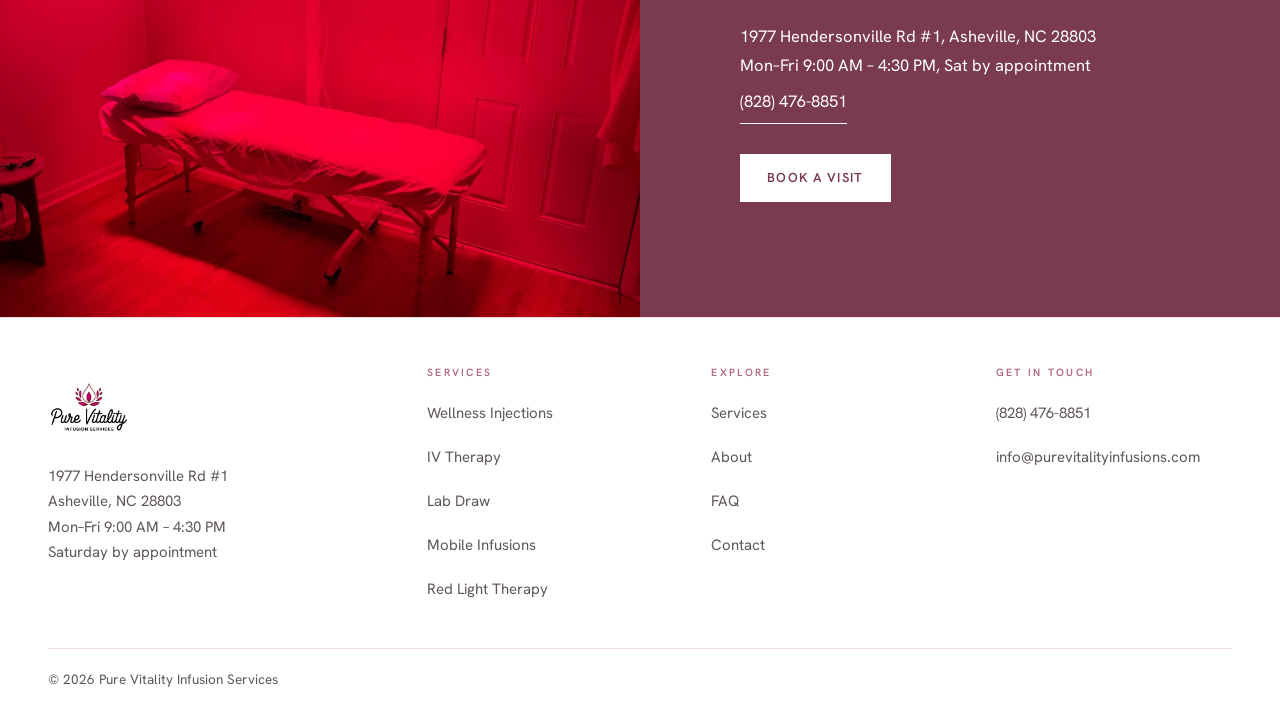
==== commit 0a9df6f1: "PV 19: homepage review count 15 to 18" ====
--- a/index.html
+++ b/index.html
@@ -98,19 +98,28 @@
   }
 }
 </script>
-<script async src="https://www.googletagmanager.com/gtag/js?id=G-FF3M0Z7FTY"></script>
 <script>
+  // gtag() shim only: js/site.js sends phone_call_click through it. GA4 itself loads via GTM's Google tag.
   window.dataLayer = window.dataLayer || [];
   function gtag(){dataLayer.push(arguments);}
-  gtag('js', new Date());
-  gtag('config', 'G-FF3M0Z7FTY');
 </script>
+<!-- Google Tag Manager -->
+<script>(function(w,d,s,l,i){w[l]=w[l]||[];w[l].push({'gtm.start':
+new Date().getTime(),event:'gtm.js'});var f=d.getElementsByTagName(s)[0],
+j=d.createElement(s),dl=l!='dataLayer'?'&l='+l:'';j.async=true;j.src=
+'https://www.googletagmanager.com/gtm.js?id='+i+dl;f.parentNode.insertBefore(j,f);
+})(window,document,'script','dataLayer','GTM-WG5XPGCT');</script>
+<!-- End Google Tag Manager -->
 </head>
 <body>
+<!-- Google Tag Manager (noscript) -->
+<noscript><iframe src="https://www.googletagmanager.com/ns.html?id=GTM-WG5XPGCT"
+height="0" width="0" style="display:none;visibility:hidden"></iframe></noscript>
+<!-- End Google Tag Manager (noscript) -->
 <a class="pv-skip" href="#main">Skip to content</a>
 <header class="pv-header">
   <div class="pv-header__inner">
-    <a class="pv-header__logo" href="index.html" aria-label="Pure Vitality Infusion Services — home">
+    <a class="pv-header__logo" href="/" aria-label="Pure Vitality Infusion Services — home">
       <img src="assets/logo-mark.png" alt="Pure Vitality Infusion Services" width="351" height="295">
     </a>
 
@@ -166,7 +175,7 @@
     <p class="pv-trust-strip__list">
       <span>Nurse-administered</span>
       <span class="pv-trust-strip__sep" aria-hidden="true">&middot;</span>
-      <span>5.0 across 15 Google reviews</span>
+      <span>5.0 across 18 Google reviews</span>
       <span class="pv-trust-strip__sep" aria-hidden="true">&middot;</span>
       <span>Mon&ndash;Fri 9:00&ndash;4:30</span>
       <span class="pv-trust-strip__sep" aria-hidden="true">&middot;</span>
@@ -307,7 +316,7 @@
       <div>
         <h2>Explore</h2>
         <ul>
-          <li><a href="index.html#services">Services</a></li>
+          <li><a href="/#services">Services</a></li>
           <li><a href="about.html">About</a></li>
           <li><a href="faq.html">FAQ</a></li>
           <li><a href="contact.html">Contact</a></li>
--- a/css/pure-vitality.css
+++ b/css/pure-vitality.css
@@ -714,6 +714,12 @@
   white-space: nowrap;
 }
 
+/* Subheading between two stacked menus (e.g. pricing, then the panel list). */
+.pv-subhead {
+  margin-top: 44px;
+  margin-bottom: 14px;
+}
+
 /* --- two-up fact columns --- */
 .pv-cols {
   display: grid;
